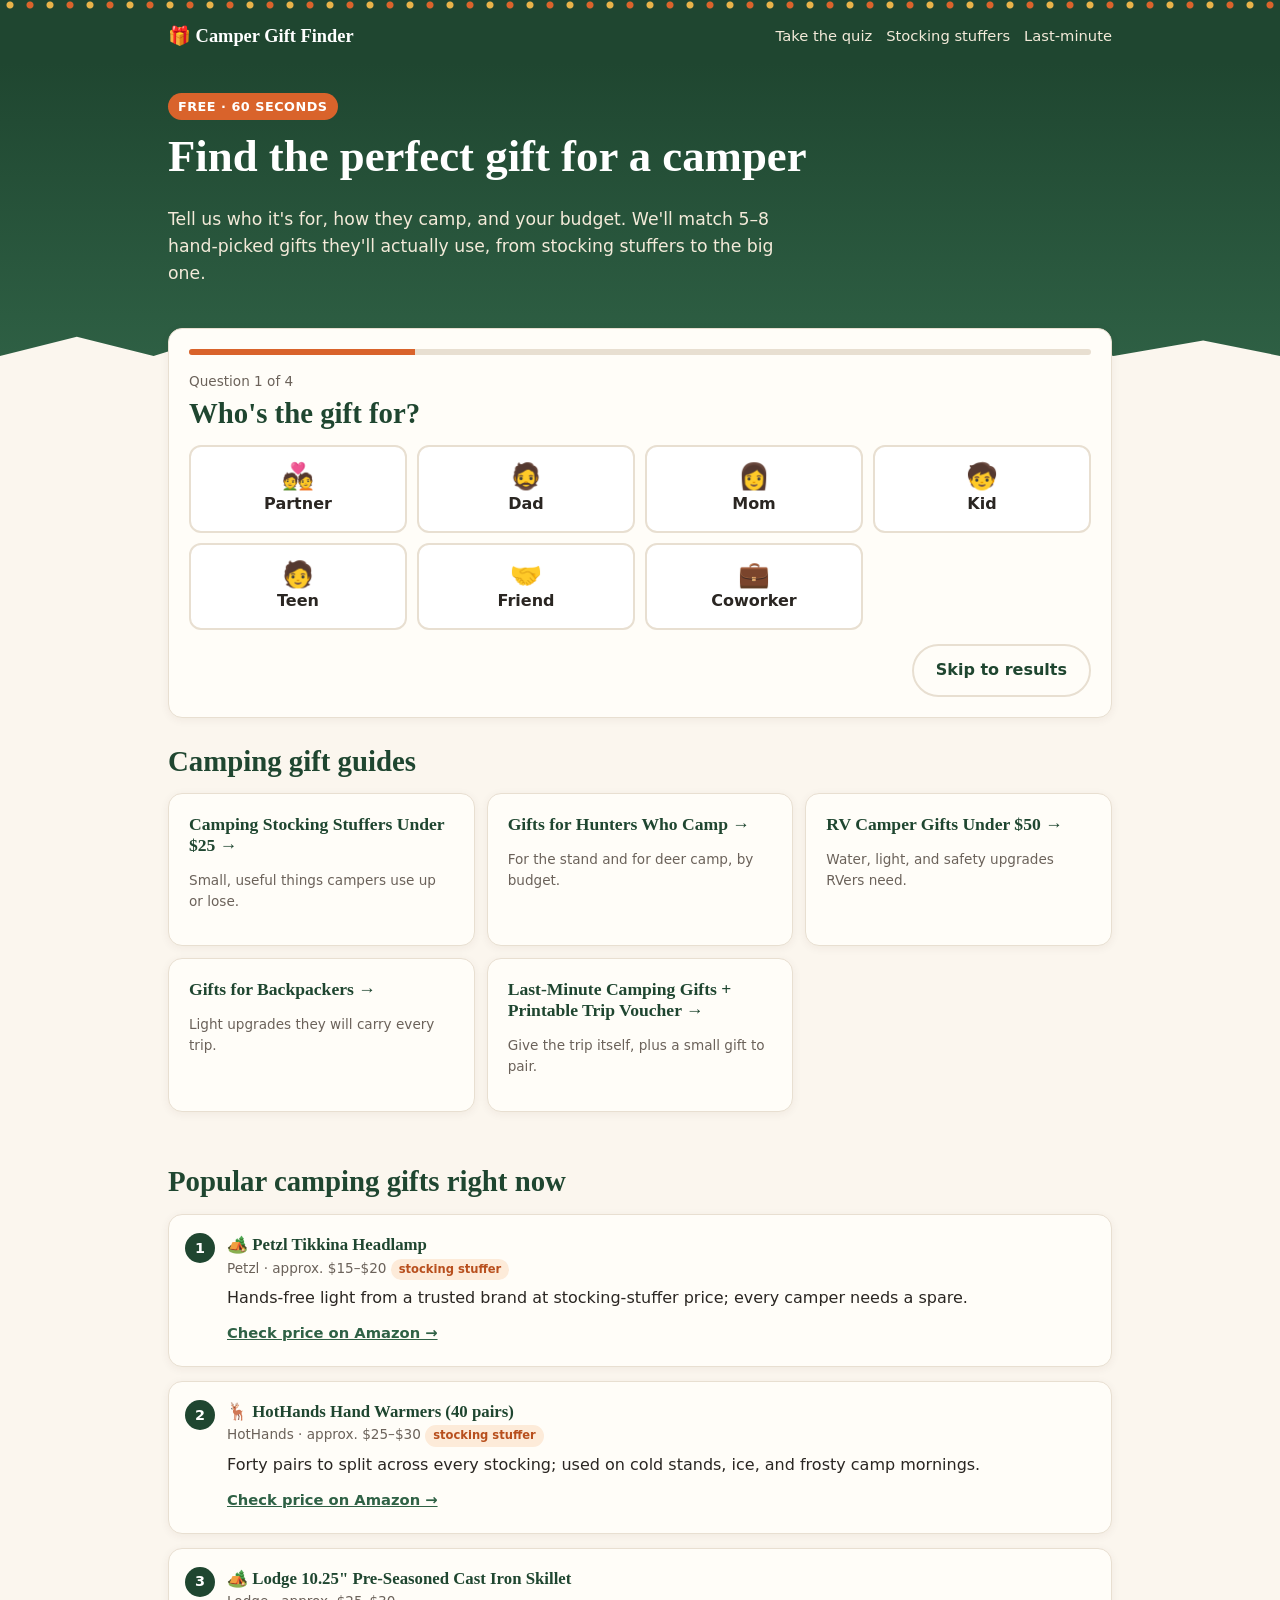
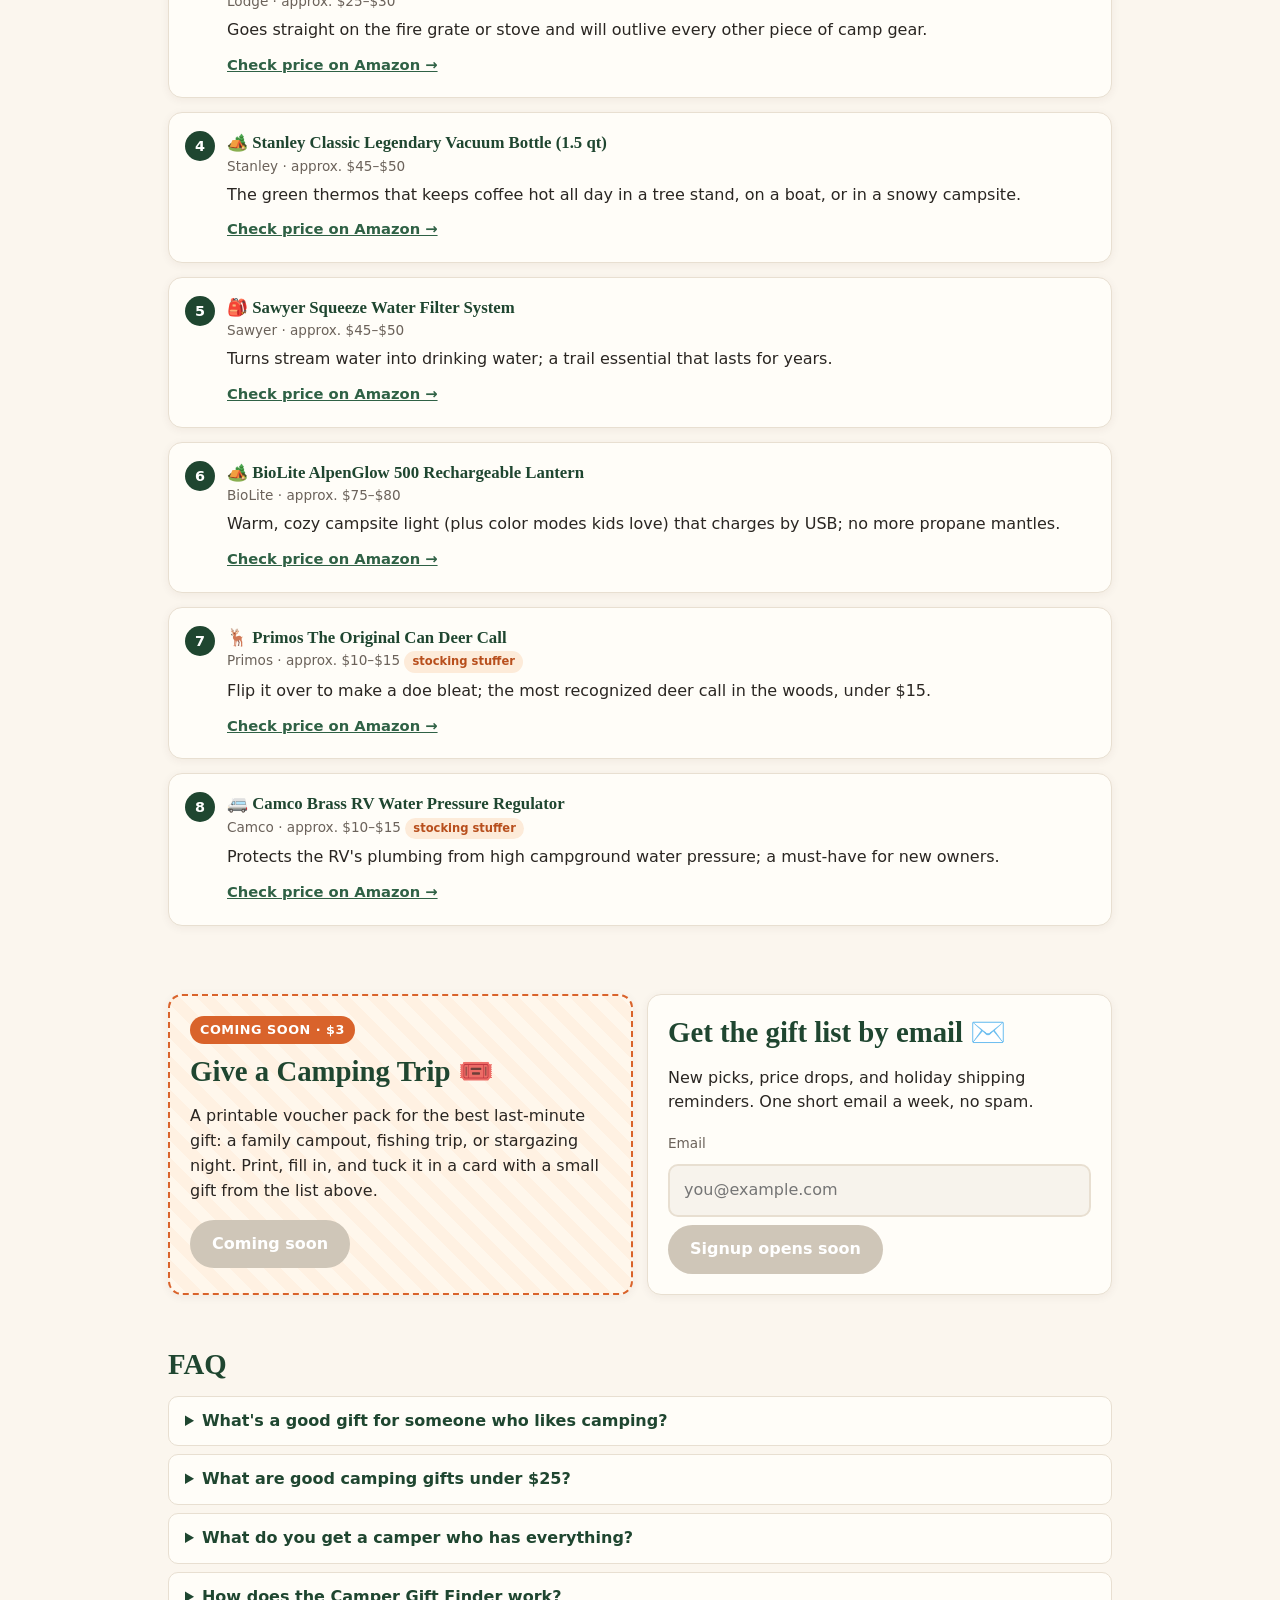
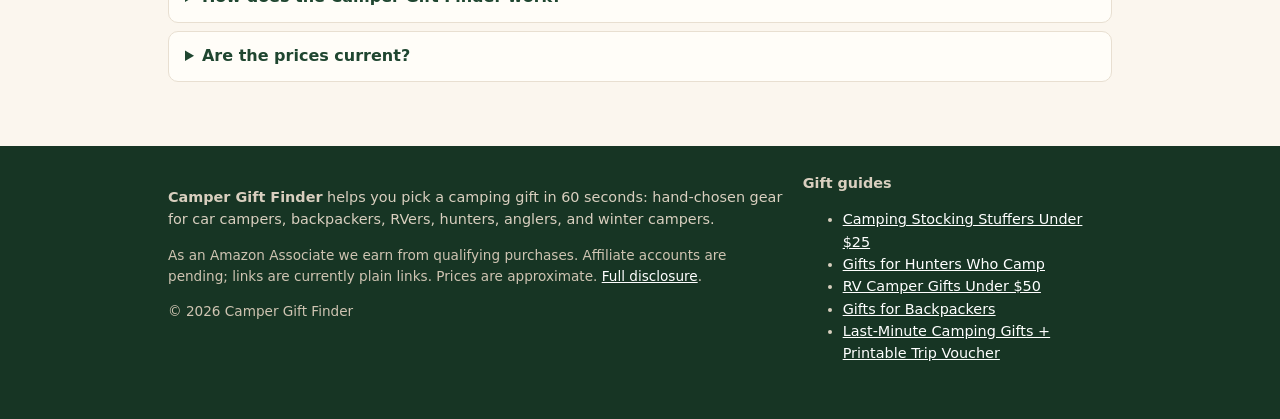
==== index.html @ 28d91a38 "Camper Gift Finder v1 Co-authored-by: timfielder <timfielder@users.noreply.github.com>" ====
<!doctype html>
<html lang="en"><head>
<meta charset="utf-8"><meta name="viewport" content="width=device-width,initial-scale=1">
<title>Camper Gift Finder: 60-Second Camping Gift Quiz (2026)</title>
<meta name="description" content="Find the right gift for a camper in 60 seconds. Pick who it&#x27;s for, how they camp (car, backpacking, RV, hunting, fishing, winter), and your budget, and get 5–8 hand-picked ideas.">
<link rel="canonical" href="https://timfielder.github.io/camper-gift-finder/">
<meta property="og:type" content="website"><meta property="og:site_name" content="Camper Gift Finder">
<meta property="og:title" content="Camper Gift Finder: 60-Second Camping Gift Quiz (2026)"><meta property="og:description" content="Find the right gift for a camper in 60 seconds. Pick who it&#x27;s for, how they camp (car, backpacking, RV, hunting, fishing, winter), and your budget, and get 5–8 hand-picked ideas.">
<meta property="og:url" content="https://timfielder.github.io/camper-gift-finder/"><meta property="og:image" content="https://timfielder.github.io/camper-gift-finder/img/og-default.png">
<meta name="twitter:card" content="summary_large_image"><meta name="twitter:title" content="Camper Gift Finder: 60-Second Camping Gift Quiz (2026)"><meta name="twitter:description" content="Find the right gift for a camper in 60 seconds. Pick who it&#x27;s for, how they camp (car, backpacking, RV, hunting, fishing, winter), and your budget, and get 5–8 hand-picked ideas."><meta name="twitter:image" content="https://timfielder.github.io/camper-gift-finder/img/og-default.png">
<meta name="theme-color" content="#1f4630">
<link rel="icon" href="data:image/svg+xml,%3Csvg xmlns='http://www.w3.org/2000/svg' viewBox='0 0 100 100'%3E%3Ctext y='.9em' font-size='90'%3E%F0%9F%8E%81%3C/text%3E%3C/svg%3E">
<link rel="stylesheet" href="./css/style.css">
<script type="application/ld+json">{"@context": "https://schema.org", "@type": "WebApplication", "name": "Camper Gift Finder", "url": "https://timfielder.github.io/camper-gift-finder/", "applicationCategory": "LifestyleApplication", "operatingSystem": "Any", "offers": {"@type": "Offer", "price": "0", "priceCurrency": "USD"}, "description": "A free 60-second quiz that recommends camping gifts by recipient, camping style, and budget."}</script>
<script type="application/ld+json">{"@context": "https://schema.org", "@type": "ItemList", "name": "Popular camping gifts", "url": "https://timfielder.github.io/camper-gift-finder/", "numberOfItems": 8, "itemListElement": [{"@type": "ListItem", "position": 1, "item": {"@type": "Product", "name": "Petzl Tikkina Headlamp", "brand": {"@type": "Brand", "name": "Petzl"}, "description": "Hands-free light from a trusted brand at stocking-stuffer price; every camper needs a spare.", "url": "https://www.amazon.com/dp/B0FD64NN69"}}, {"@type": "ListItem", "position": 2, "item": {"@type": "Product", "name": "HotHands Hand Warmers (40 pairs)", "brand": {"@type": "Brand", "name": "HotHands"}, "description": "Forty pairs to split across every stocking; used on cold stands, ice, and frosty camp mornings.", "url": "https://www.amazon.com/dp/B0007ZF4OA"}}, {"@type": "ListItem", "position": 3, "item": {"@type": "Product", "name": "Lodge 10.25\" Pre-Seasoned Cast Iron Skillet", "brand": {"@type": "Brand", "name": "Lodge"}, "description": "Goes straight on the fire grate or stove and will outlive every other piece of camp gear.", "url": "https://www.amazon.com/dp/B00WTSCXIS"}}, {"@type": "ListItem", "position": 4, "item": {"@type": "Product", "name": "Stanley Classic Legendary Vacuum Bottle (1.5 qt)", "brand": {"@type": "Brand", "name": "Stanley"}, "description": "The green thermos that keeps coffee hot all day in a tree stand, on a boat, or in a snowy campsite.", "url": "https://www.amazon.com/dp/B0CLZ1KY7Y"}}, {"@type": "ListItem", "position": 5, "item": {"@type": "Product", "name": "Sawyer Squeeze Water Filter System", "brand": {"@type": "Brand", "name": "Sawyer"}, "description": "Turns stream water into drinking water; a trail essential that lasts for years.", "url": "https://www.amazon.com/dp/B00B1OSU4W"}}, {"@type": "ListItem", "position": 6, "item": {"@type": "Product", "name": "BioLite AlpenGlow 500 Rechargeable Lantern", "brand": {"@type": "Brand", "name": "BioLite"}, "description": "Warm, cozy campsite light (plus color modes kids love) that charges by USB; no more propane mantles.", "url": "https://www.amazon.com/dp/B08Z6294Y5"}}, {"@type": "ListItem", "position": 7, "item": {"@type": "Product", "name": "Primos The Original Can Deer Call", "brand": {"@type": "Brand", "name": "Primos"}, "description": "Flip it over to make a doe bleat; the most recognized deer call in the woods, under $15.", "url": "https://www.amazon.com/dp/B07C7HZ79N"}}, {"@type": "ListItem", "position": 8, "item": {"@type": "Product", "name": "Camco Brass RV Water Pressure Regulator", "brand": {"@type": "Brand", "name": "Camco"}, "description": "Protects the RV's plumbing from high campground water pressure; a must-have for new owners.", "url": "https://www.amazon.com/dp/B003BZD08U"}}]}</script>
<script type="application/ld+json">{"@context": "https://schema.org", "@type": "FAQPage", "mainEntity": [{"@type": "Question", "name": "What's a good gift for someone who likes camping?", "acceptedAnswer": {"@type": "Answer", "text": "It depends on how they camp. Car campers love cast iron, lanterns, and a good camp chair; backpackers want light upgrades like a water filter or inflatable pillow; hunters and anglers appreciate hand warmers, game bags, or fishing pliers. Take the 60-second quiz for matched picks."}}, {"@type": "Question", "name": "What are good camping gifts under $25?", "acceptedAnswer": {"@type": "Answer", "text": "Headlamps (Petzl Tikkina), HotHands warmers, UCO stormproof matches, a LifeStraw filter straw, a Lodge 6.5-inch skillet, merino beanies, and a Night Sky star finder."}}, {"@type": "Question", "name": "What do you get a camper who has everything?", "acceptedAnswer": {"@type": "Answer", "text": "Consumables and upgrades: hand warmers, fuel-free fire starters, better socks, a camp cookbook, or an experience like a printable camping trip voucher."}}, {"@type": "Question", "name": "How does the Camper Gift Finder work?", "acceptedAnswer": {"@type": "Answer", "text": "You answer who the gift is for, how they camp, your budget, and (optionally) whether they're a beginner or seasoned. It returns 5–8 hand-picked gifts from a list of 80 checked products, each with a one-line reason."}}, {"@type": "Question", "name": "Are the prices current?", "acceptedAnswer": {"@type": "Answer", "text": "Prices are approximate (checked Nov 2, 2026) and change often. Always check the current price on the store page."}}]}</script>
</head><body>
<div class="lights" aria-hidden="true"></div>
<header class="site"><div class="wrap"><a class="brand" href="./">🎁 Camper Gift Finder</a>
<nav class="top" aria-label="Main"><a href="./#quiz">Take the quiz</a><a class="hide-sm" href="./gifts/stocking-stuffers-for-campers/">Stocking stuffers</a><a class="hide-sm" href="./gifts/last-minute-camping-gifts/">Last-minute</a></nav></div></header>
<div class="hero"><div class="wrap"><span class="kicker">Free · 60 seconds</span><h1>Find the perfect gift for a camper</h1><p>Tell us who it's for, how they camp, and your budget. We'll match 5–8 hand-picked gifts they'll actually use, from stocking stuffers to the big one.</p></div></div>
<main class="wrap">
<div id="quiz" class="card quiz" aria-live="polite">
<div class="progress" aria-hidden="true"><i></i></div>
<div class="step" data-step="who"><div class="qcount">Question 1 of 4</div><h2>Who's the gift for?</h2><div class="opts"><button type="button" class="opt" data-k="who" data-v="partner" aria-pressed="false"><span class="e" aria-hidden="true">💑</span>Partner</button><button type="button" class="opt" data-k="who" data-v="dad" aria-pressed="false"><span class="e" aria-hidden="true">🧔</span>Dad</button><button type="button" class="opt" data-k="who" data-v="mom" aria-pressed="false"><span class="e" aria-hidden="true">👩</span>Mom</button><button type="button" class="opt" data-k="who" data-v="kid" aria-pressed="false"><span class="e" aria-hidden="true">🧒</span>Kid</button><button type="button" class="opt" data-k="who" data-v="teen" aria-pressed="false"><span class="e" aria-hidden="true">🧑</span>Teen</button><button type="button" class="opt" data-k="who" data-v="friend" aria-pressed="false"><span class="e" aria-hidden="true">🤝</span>Friend</button><button type="button" class="opt" data-k="who" data-v="coworker" aria-pressed="false"><span class="e" aria-hidden="true">💼</span>Coworker</button></div></div>
<div class="step" data-step="style"><div class="qcount">Question 2 of 4</div><h2>How do they camp?</h2><div class="opts"><button type="button" class="opt" data-k="style" data-v="car" aria-pressed="false"><span class="e" aria-hidden="true">🏕️</span>Car & family</button><button type="button" class="opt" data-k="style" data-v="backpacking" aria-pressed="false"><span class="e" aria-hidden="true">🎒</span>Backpacking</button><button type="button" class="opt" data-k="style" data-v="rv" aria-pressed="false"><span class="e" aria-hidden="true">🚐</span>RV</button><button type="button" class="opt" data-k="style" data-v="hunting" aria-pressed="false"><span class="e" aria-hidden="true">🦌</span>Hunting</button><button type="button" class="opt" data-k="style" data-v="fishing" aria-pressed="false"><span class="e" aria-hidden="true">🎣</span>Fishing</button><button type="button" class="opt" data-k="style" data-v="winter" aria-pressed="false"><span class="e" aria-hidden="true">❄️</span>Winter</button></div></div>
<div class="step" data-step="budget"><div class="qcount">Question 3 of 4</div><h2>What's your budget?</h2><div class="opts"><button type="button" class="opt" data-k="budget" data-v="u25" aria-pressed="false"><span class="e" aria-hidden="true">🧦</span>Under $25</button><button type="button" class="opt" data-k="budget" data-v="25-50" aria-pressed="false"><span class="e" aria-hidden="true">🎁</span>$25–50</button><button type="button" class="opt" data-k="budget" data-v="50-100" aria-pressed="false"><span class="e" aria-hidden="true">🎄</span>$50–100</button><button type="button" class="opt" data-k="budget" data-v="100+" aria-pressed="false"><span class="e" aria-hidden="true">⭐</span>$100+</button></div></div>
<div class="step" data-step="level"><div class="qcount">Question 4 of 4 (optional)</div><h2>Beginner or seasoned camper?</h2><div class="opts"><button type="button" class="opt" data-k="level" data-v="beginner" aria-pressed="false"><span class="e" aria-hidden="true">🌱</span>Beginner</button><button type="button" class="opt" data-k="level" data-v="seasoned" aria-pressed="false"><span class="e" aria-hidden="true">🔥</span>Seasoned</button><button type="button" class="opt" data-k="level" data-v="any" aria-pressed="false"><span class="e" aria-hidden="true">🤷</span>Not sure</button></div></div>
<div class="row"><button type="button" id="qback" class="btn ghost hidden">← Back</button><button type="button" id="qskip" class="btn ghost" style="margin-left:auto">Skip to results</button></div>
</div>
<div id="results" class="results hidden" tabindex="-1"><h2 id="rtitle">Your picks</h2><p id="rcount" class="small"></p><p class="disclosure"><strong>Affiliate disclosure:</strong> Camper Gift Finder may earn a commission when you buy through links on this site, at no extra cost to you. As an Amazon Associate we earn from qualifying purchases. (Our affiliate accounts are pending, so links are currently plain links.) Picks are chosen by hand, and prices are approximate and change often.</p>
<div id="picks" class="picks"></div>
<div class="card" style="margin-top:14px"><div class="row"><div style="flex:1;min-width:220px"><label class="share" for="shareurl">Share these picks (send it to whoever else is shopping):</label><input id="shareurl" readonly style="width:100%;padding:10px;border:1px solid var(--line);border-radius:8px;margin-top:6px"></div><button type="button" id="copy" class="btn">Copy link</button><button type="button" id="restart" class="btn ghost">Start over</button></div></div>
</div>
<section><h2>Camping gift guides</h2><div class="guides"><a class="card" href="./gifts/stocking-stuffers-for-campers/"><h3>Camping Stocking Stuffers Under $25 →</h3><p class="small">Small, useful things campers use up or lose.</p></a><a class="card" href="./gifts/gifts-for-hunters-who-camp/"><h3>Gifts for Hunters Who Camp →</h3><p class="small">For the stand and for deer camp, by budget.</p></a><a class="card" href="./gifts/rv-camper-gifts-under-50/"><h3>RV Camper Gifts Under $50 →</h3><p class="small">Water, light, and safety upgrades RVers need.</p></a><a class="card" href="./gifts/gifts-for-backpackers/"><h3>Gifts for Backpackers →</h3><p class="small">Light upgrades they will carry every trip.</p></a><a class="card" href="./gifts/last-minute-camping-gifts/"><h3>Last-Minute Camping Gifts + Printable Trip Voucher →</h3><p class="small">Give the trip itself, plus a small gift to pair.</p></a></div></section>
<section><h2>Popular camping gifts right now</h2><ol class="list"><li><article class="card pick"><div><h3>🏕️ Petzl Tikkina Headlamp</h3><div class="meta">Petzl · approx. $15–$20 <span class="tag s">stocking stuffer</span></div><p>Hands-free light from a trusted brand at stocking-stuffer price; every camper needs a spare.</p><a class="buy" href="https://www.amazon.com/dp/B0FD64NN69" target="_blank" rel="sponsored nofollow noopener">Check price on Amazon →</a></div></article></li><li><article class="card pick"><div><h3>🦌 HotHands Hand Warmers (40 pairs)</h3><div class="meta">HotHands · approx. $25–$30 <span class="tag s">stocking stuffer</span></div><p>Forty pairs to split across every stocking; used on cold stands, ice, and frosty camp mornings.</p><a class="buy" href="https://www.amazon.com/dp/B0007ZF4OA" target="_blank" rel="sponsored nofollow noopener">Check price on Amazon →</a></div></article></li><li><article class="card pick"><div><h3>🏕️ Lodge 10.25&quot; Pre-Seasoned Cast Iron Skillet</h3><div class="meta">Lodge · approx. $25–$30</div><p>Goes straight on the fire grate or stove and will outlive every other piece of camp gear.</p><a class="buy" href="https://www.amazon.com/dp/B00WTSCXIS" target="_blank" rel="sponsored nofollow noopener">Check price on Amazon →</a></div></article></li><li><article class="card pick"><div><h3>🏕️ Stanley Classic Legendary Vacuum Bottle (1.5 qt)</h3><div class="meta">Stanley · approx. $45–$50</div><p>The green thermos that keeps coffee hot all day in a tree stand, on a boat, or in a snowy campsite.</p><a class="buy" href="https://www.amazon.com/dp/B0CLZ1KY7Y" target="_blank" rel="sponsored nofollow noopener">Check price on Amazon →</a></div></article></li><li><article class="card pick"><div><h3>🎒 Sawyer Squeeze Water Filter System</h3><div class="meta">Sawyer · approx. $45–$50</div><p>Turns stream water into drinking water; a trail essential that lasts for years.</p><a class="buy" href="https://www.amazon.com/dp/B00B1OSU4W" target="_blank" rel="sponsored nofollow noopener">Check price on Amazon →</a></div></article></li><li><article class="card pick"><div><h3>🏕️ BioLite AlpenGlow 500 Rechargeable Lantern</h3><div class="meta">BioLite · approx. $75–$80</div><p>Warm, cozy campsite light (plus color modes kids love) that charges by USB; no more propane mantles.</p><a class="buy" href="https://www.amazon.com/dp/B08Z6294Y5" target="_blank" rel="sponsored nofollow noopener">Check price on Amazon →</a></div></article></li><li><article class="card pick"><div><h3>🦌 Primos The Original Can Deer Call</h3><div class="meta">Primos · approx. $10–$15 <span class="tag s">stocking stuffer</span></div><p>Flip it over to make a doe bleat; the most recognized deer call in the woods, under $15.</p><a class="buy" href="https://www.amazon.com/dp/B07C7HZ79N" target="_blank" rel="sponsored nofollow noopener">Check price on Amazon →</a></div></article></li><li><article class="card pick"><div><h3>🚐 Camco Brass RV Water Pressure Regulator</h3><div class="meta">Camco · approx. $10–$15 <span class="tag s">stocking stuffer</span></div><p>Protects the RV&#x27;s plumbing from high campground water pressure; a must-have for new owners.</p><a class="buy" href="https://www.amazon.com/dp/B003BZD08U" target="_blank" rel="sponsored nofollow noopener">Check price on Amazon →</a></div></article></li></ol></section><section><div class="promo">
<div class="card voucher"><span class="kicker">Coming soon · $3</span><h2>Give a Camping Trip 🎟️</h2><p>A printable voucher pack for the best last-minute gift: a family campout, fishing trip, or stargazing night. Print, fill in, and tuck it in a card with a small gift from the list above.</p><button class="btn soon" disabled aria-disabled="true">Coming soon</button></div>
<div class="card signup"><h2>Get the gift list by email ✉️</h2><p>New picks, price drops, and holiday shipping reminders. One short email a week, no spam.</p>
<form onsubmit="return false" aria-label="Email signup (coming soon)"><label class="small" for="em">Email</label><input id="em" type="email" placeholder="you@example.com" disabled><button class="btn soon" disabled aria-disabled="true">Signup opens soon</button></form></div>
</div></section><section class="faq"><h2>FAQ</h2><details><summary>What&#x27;s a good gift for someone who likes camping?</summary><p>It depends on how they camp. Car campers love cast iron, lanterns, and a good camp chair; backpackers want light upgrades like a water filter or inflatable pillow; hunters and anglers appreciate hand warmers, game bags, or fishing pliers. Take the 60-second quiz for matched picks.</p></details><details><summary>What are good camping gifts under $25?</summary><p>Headlamps (Petzl Tikkina), HotHands warmers, UCO stormproof matches, a LifeStraw filter straw, a Lodge 6.5-inch skillet, merino beanies, and a Night Sky star finder.</p></details><details><summary>What do you get a camper who has everything?</summary><p>Consumables and upgrades: hand warmers, fuel-free fire starters, better socks, a camp cookbook, or an experience like a printable camping trip voucher.</p></details><details><summary>How does the Camper Gift Finder work?</summary><p>You answer who the gift is for, how they camp, your budget, and (optionally) whether they&#x27;re a beginner or seasoned. It returns 5–8 hand-picked gifts from a list of 80 checked products, each with a one-line reason.</p></details><details><summary>Are the prices current?</summary><p>Prices are approximate (checked Nov 2, 2026) and change often. Always check the current price on the store page.</p></details></section></main><script src="./js/products.js"></script><script src="./js/app.js"></script><footer class="site"><div class="wrap"><div class="cols"><div>
<p><strong>Camper Gift Finder</strong> helps you pick a camping gift in 60 seconds: hand-chosen gear for car campers, backpackers, RVers, hunters, anglers, and winter campers.</p>
<p class="small" style="color:#cfc4b2">As an Amazon Associate we earn from qualifying purchases. Affiliate accounts are pending; links are currently plain links. Prices are approximate. <a href="./disclosure/">Full disclosure</a>.</p>
<p class="small" style="color:#cfc4b2">© 2026 Camper Gift Finder</p></div>
<div><strong>Gift guides</strong><ul><li><a href="./gifts/stocking-stuffers-for-campers/">Camping Stocking Stuffers Under $25</a></li><li><a href="./gifts/gifts-for-hunters-who-camp/">Gifts for Hunters Who Camp</a></li><li><a href="./gifts/rv-camper-gifts-under-50/">RV Camper Gifts Under $50</a></li><li><a href="./gifts/gifts-for-backpackers/">Gifts for Backpackers</a></li><li><a href="./gifts/last-minute-camping-gifts/">Last-Minute Camping Gifts + Printable Trip Voucher</a></li></ul></div></div></div></footer>
</body></html>
---- css/style.css ----
:root{--cream:#fbf6ee;--paper:#fffdf8;--pine:#1f4630;--pine2:#2f6145;--ember:#d9632b;--ember2:#b84f1d;--berry:#a23b3b;--gold:#e8b44a;--ink:#2a2622;--muted:#6b625a;--line:#e8dfd1;--r:14px}
*{box-sizing:border-box}html{-webkit-text-size-adjust:100%}
body{margin:0;background:var(--cream);color:var(--ink);font:16px/1.55 system-ui,-apple-system,"Segoe UI",Roboto,Helvetica,Arial,sans-serif}
h1,h2,h3{font-family:Georgia,"Times New Roman",serif;line-height:1.2;color:var(--pine);margin:0 0 .5em}
h1{font-size:clamp(1.8rem,6vw,2.8rem)}h2{font-size:clamp(1.35rem,4.5vw,1.8rem)}h3{font-size:1.1rem}
a{color:var(--pine2)}a:hover{color:var(--ember2)}
.wrap{max-width:980px;margin:0 auto;padding:0 18px}
.lights{height:10px;background:radial-gradient(circle at 10px 5px,#e8b44a 3px,transparent 4px) 0 0/40px 10px,radial-gradient(circle at 30px 5px,#d9632b 3px,transparent 4px) 0 0/40px 10px,var(--pine)}
header.site{background:var(--pine);color:#fff}
header.site .wrap{display:flex;align-items:center;justify-content:space-between;gap:12px;padding-top:12px;padding-bottom:12px}
.brand{color:#fff;text-decoration:none;font-family:Georgia,serif;font-weight:700;font-size:1.15rem;display:flex;align-items:center;gap:8px}
.brand:hover{color:var(--gold)}
nav.top a{color:#f3ead9;text-decoration:none;font-size:.92rem;margin-left:14px}nav.top a:hover{color:var(--gold)}
@media(max-width:640px){nav.top .hide-sm{display:none}}
.hero{background:linear-gradient(180deg,var(--pine) 0,var(--pine2) 100%);color:#fff;padding:30px 0 70px;position:relative;overflow:hidden}
.hero h1{color:#fff}.hero p{color:#f3ead9;max-width:620px;font-size:1.08rem}
.hero:after{content:"";position:absolute;left:0;right:0;bottom:-1px;height:48px;background:var(--cream);clip-path:polygon(0 100%,0 60%,6% 20%,12% 60%,18% 10%,25% 60%,32% 25%,40% 65%,48% 15%,56% 60%,63% 30%,71% 65%,79% 12%,87% 60%,94% 28%,100% 60%,100% 100%)}
.kicker{display:inline-block;background:var(--ember);color:#fff;font-weight:700;font-size:.8rem;letter-spacing:.04em;text-transform:uppercase;padding:4px 10px;border-radius:99px;margin-bottom:10px}
.card{background:var(--paper);border:1px solid var(--line);border-radius:var(--r);box-shadow:0 2px 10px rgba(60,40,20,.06);padding:20px}
.quiz{margin-top:-46px;position:relative;z-index:2}
.step{display:none}.step.on{display:block;animation:fade .25s ease}
@keyframes fade{from{opacity:0;transform:translateY(6px)}to{opacity:1}}
.progress{height:6px;background:var(--line);border-radius:99px;margin-bottom:16px;overflow:hidden}.progress i{display:block;height:100%;background:var(--ember);width:25%;transition:width .3s}
.qcount{font-size:.85rem;color:var(--muted);margin-bottom:4px}
.opts{display:grid;grid-template-columns:repeat(2,1fr);gap:10px;margin:14px 0}
@media(min-width:700px){.opts{grid-template-columns:repeat(4,1fr)}}
.opt{appearance:none;border:2px solid var(--line);background:#fff;border-radius:12px;padding:14px 10px;font:inherit;font-weight:600;color:var(--ink);cursor:pointer;text-align:center;min-height:76px;transition:.15s}
.opt .e{display:block;font-size:1.6rem;line-height:1.2}
.opt:hover{border-color:var(--ember)}.opt[aria-pressed=true]{border-color:var(--ember);background:#fff3ea;box-shadow:0 0 0 3px rgba(217,99,43,.15)}
.opt:focus-visible,.btn:focus-visible{outline:3px solid var(--gold);outline-offset:2px}
.row{display:flex;gap:10px;flex-wrap:wrap;align-items:center;justify-content:space-between}
.btn{appearance:none;border:0;border-radius:99px;background:var(--ember);color:#fff;font:inherit;font-weight:700;padding:12px 22px;cursor:pointer;text-decoration:none;display:inline-block}
.btn:hover{background:var(--ember2);color:#fff}.btn.ghost{background:transparent;color:var(--pine);border:2px solid var(--line)}.btn.ghost:hover{border-color:var(--pine);color:var(--pine)}
.btn[disabled],.btn.soon{background:#cfc6b8;color:#fff;cursor:not-allowed}
.results{margin-top:22px}
.picks{display:grid;gap:14px;grid-template-columns:1fr}
@media(min-width:700px){.picks{grid-template-columns:1fr 1fr}}
.pick{display:flex;gap:14px;align-items:flex-start}
.pick .ic{flex:0 0 52px;height:52px;border-radius:12px;background:#f3ead9;display:flex;align-items:center;justify-content:center;font-size:1.6rem}
.pick h3{margin:0 0 2px;font-size:1.05rem}
.pick .meta{font-size:.85rem;color:var(--muted);margin-bottom:6px}
.pick p{margin:0 0 10px}
.pick .buy{font-weight:700;font-size:.92rem}
.tag{display:inline-block;font-size:.72rem;font-weight:700;background:#e6efe8;color:var(--pine);border-radius:99px;padding:2px 8px;margin-right:4px}
.tag.s{background:#fdebd9;color:var(--ember2)}
.share{font-size:.9rem;color:var(--muted)}
section{padding:26px 0}
.promo{display:grid;gap:14px;grid-template-columns:1fr}
@media(min-width:760px){.promo{grid-template-columns:1fr 1fr}}
.voucher{background:repeating-linear-gradient(45deg,#fff7ec,#fff7ec 12px,#fff1e2 12px,#fff1e2 24px);border:2px dashed var(--ember)}
.signup input{width:100%;padding:12px 14px;border:2px solid var(--line);border-radius:10px;font:inherit;margin:8px 0;background:#f7f3ec}
.small{font-size:.85rem;color:var(--muted)}
.disclosure{background:#fff3d6;border:1px solid #f0d58e;border-radius:10px;padding:10px 14px;font-size:.88rem;color:#5b4a1e}
.guides{display:grid;gap:12px;grid-template-columns:1fr}
@media(min-width:700px){.guides{grid-template-columns:repeat(3,1fr)}}
.guides a{display:block;text-decoration:none;color:var(--ink)}.guides a:hover h3{color:var(--ember2)}
.faq details{background:var(--paper);border:1px solid var(--line);border-radius:10px;padding:12px 16px;margin-bottom:8px}
.faq summary{font-weight:700;cursor:pointer;color:var(--pine)}
.quick{border-left:5px solid var(--ember);background:var(--paper);padding:14px 18px;border-radius:0 10px 10px 0}
ol.list{padding-left:0;list-style:none;counter-reset:n}ol.list>li{counter-increment:n;margin-bottom:14px}
ol.list>li .card{position:relative;padding-left:58px}
ol.list>li .card:before{content:counter(n);position:absolute;left:16px;top:18px;width:30px;height:30px;border-radius:50%;background:var(--pine);color:#fff;font-weight:700;display:flex;align-items:center;justify-content:center;font-size:.9rem}
.crumbs{font-size:.85rem;color:#e6dccb}.crumbs a{color:#fff}
footer.site{background:#173524;color:#d9cfbf;padding:26px 0 40px;margin-top:30px;font-size:.9rem}footer.site a{color:#fff}
footer.site .cols{display:grid;gap:16px;grid-template-columns:1fr}@media(min-width:700px){footer.site .cols{grid-template-columns:2fr 1fr}}
.hidden{display:none!important}
#results:focus{outline:none}#results{scroll-margin-top:12px}
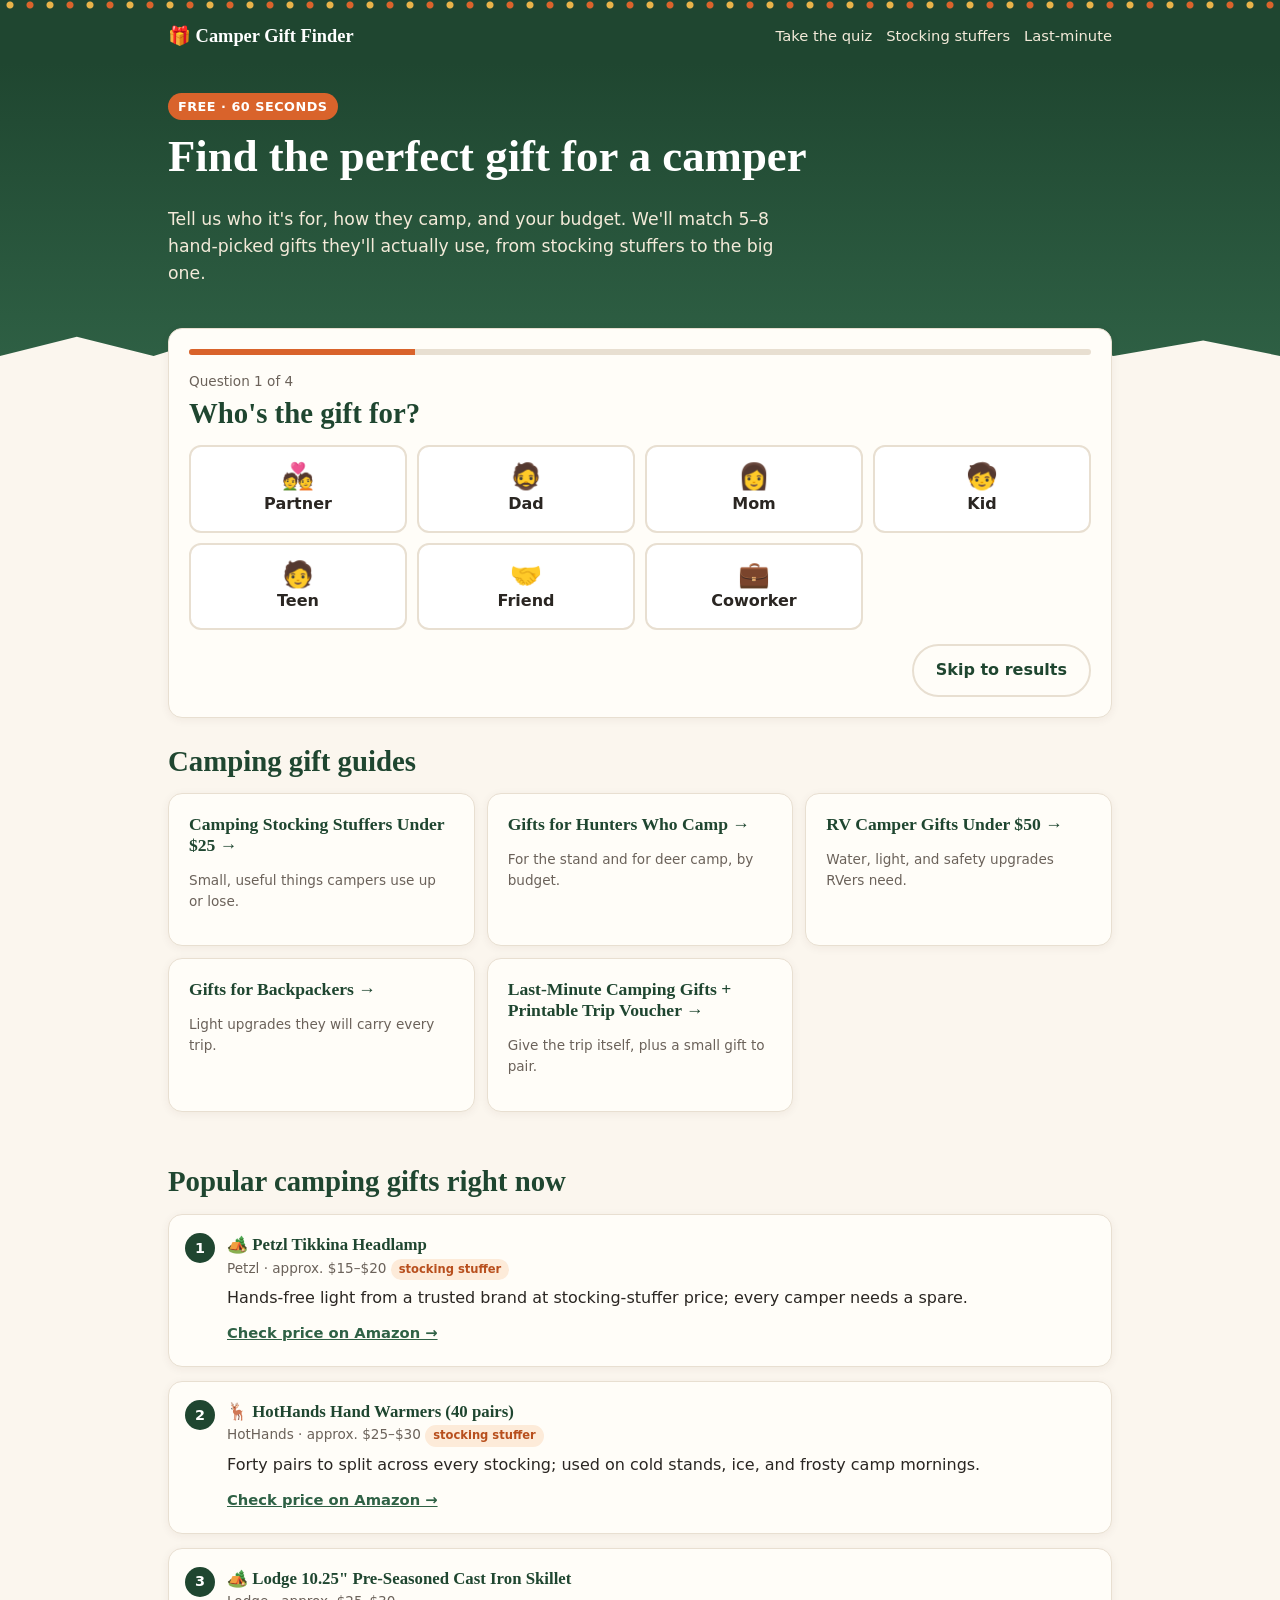
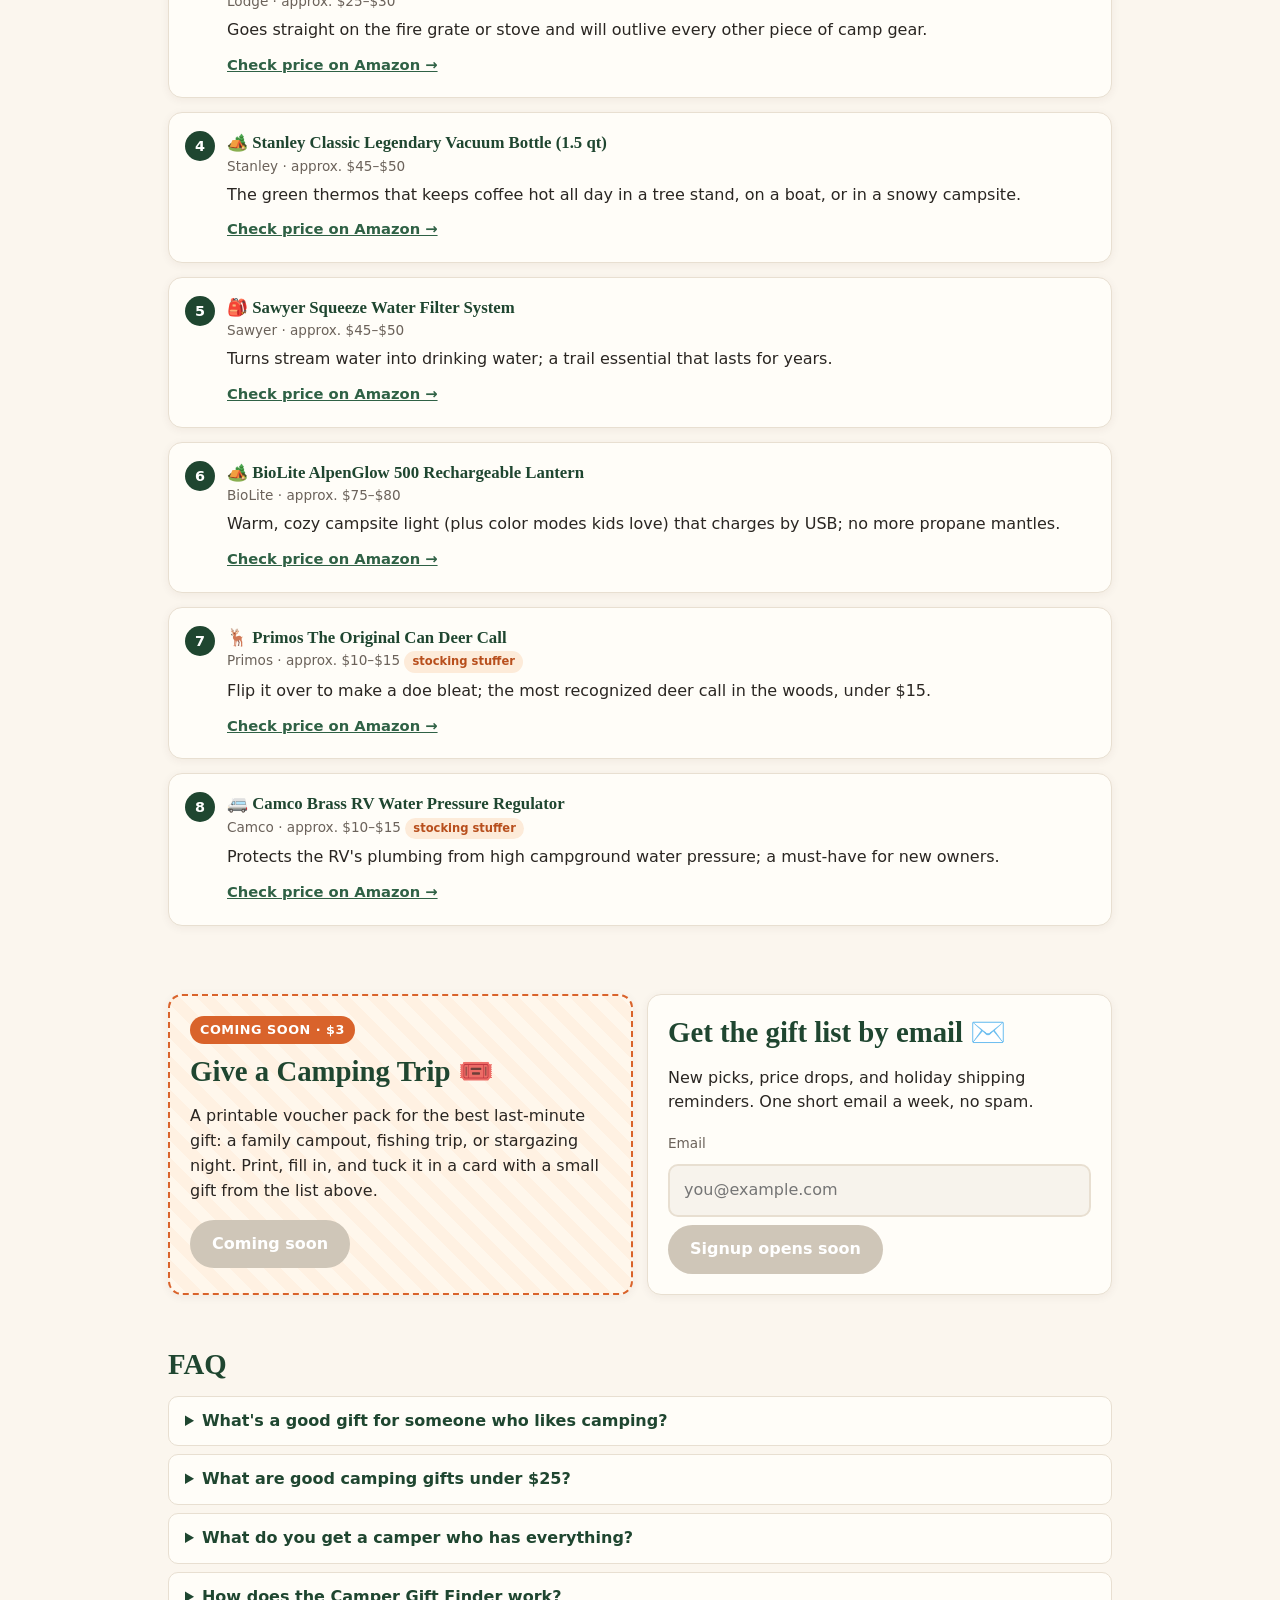
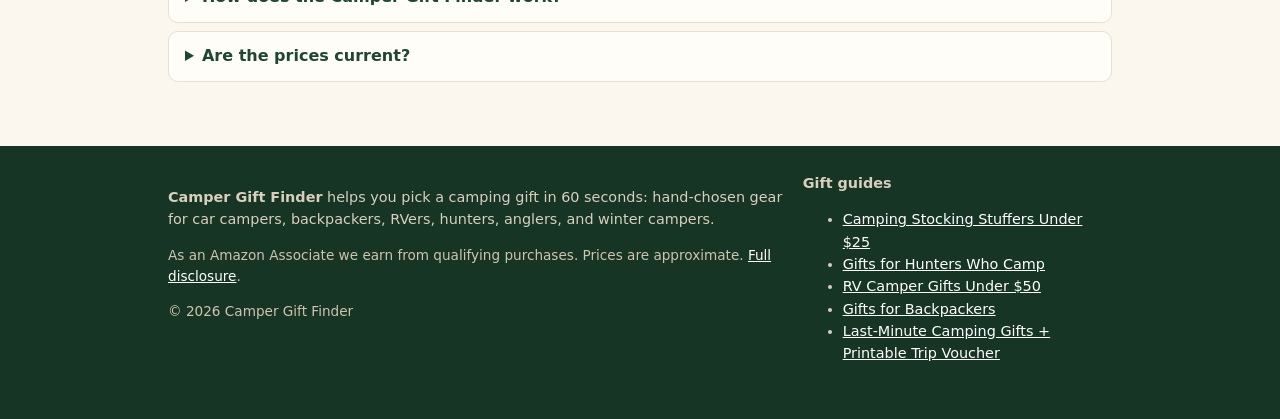
==== commit 9c9e0bf9: "Add Amazon affiliate tag Co-authored-by: timfielder <timfielder@users.noreply.github.com>" ====
--- a/index.html
+++ b/index.html
@@ -12,7 +12,7 @@
 <link rel="icon" href="data:image/svg+xml,%3Csvg xmlns='http://www.w3.org/2000/svg' viewBox='0 0 100 100'%3E%3Ctext y='.9em' font-size='90'%3E%F0%9F%8E%81%3C/text%3E%3C/svg%3E">
 <link rel="stylesheet" href="./css/style.css">
 <script type="application/ld+json">{"@context": "https://schema.org", "@type": "WebApplication", "name": "Camper Gift Finder", "url": "https://timfielder.github.io/camper-gift-finder/", "applicationCategory": "LifestyleApplication", "operatingSystem": "Any", "offers": {"@type": "Offer", "price": "0", "priceCurrency": "USD"}, "description": "A free 60-second quiz that recommends camping gifts by recipient, camping style, and budget."}</script>
-<script type="application/ld+json">{"@context": "https://schema.org", "@type": "ItemList", "name": "Popular camping gifts", "url": "https://timfielder.github.io/camper-gift-finder/", "numberOfItems": 8, "itemListElement": [{"@type": "ListItem", "position": 1, "item": {"@type": "Product", "name": "Petzl Tikkina Headlamp", "brand": {"@type": "Brand", "name": "Petzl"}, "description": "Hands-free light from a trusted brand at stocking-stuffer price; every camper needs a spare.", "url": "https://www.amazon.com/dp/B0FD64NN69"}}, {"@type": "ListItem", "position": 2, "item": {"@type": "Product", "name": "HotHands Hand Warmers (40 pairs)", "brand": {"@type": "Brand", "name": "HotHands"}, "description": "Forty pairs to split across every stocking; used on cold stands, ice, and frosty camp mornings.", "url": "https://www.amazon.com/dp/B0007ZF4OA"}}, {"@type": "ListItem", "position": 3, "item": {"@type": "Product", "name": "Lodge 10.25\" Pre-Seasoned Cast Iron Skillet", "brand": {"@type": "Brand", "name": "Lodge"}, "description": "Goes straight on the fire grate or stove and will outlive every other piece of camp gear.", "url": "https://www.amazon.com/dp/B00WTSCXIS"}}, {"@type": "ListItem", "position": 4, "item": {"@type": "Product", "name": "Stanley Classic Legendary Vacuum Bottle (1.5 qt)", "brand": {"@type": "Brand", "name": "Stanley"}, "description": "The green thermos that keeps coffee hot all day in a tree stand, on a boat, or in a snowy campsite.", "url": "https://www.amazon.com/dp/B0CLZ1KY7Y"}}, {"@type": "ListItem", "position": 5, "item": {"@type": "Product", "name": "Sawyer Squeeze Water Filter System", "brand": {"@type": "Brand", "name": "Sawyer"}, "description": "Turns stream water into drinking water; a trail essential that lasts for years.", "url": "https://www.amazon.com/dp/B00B1OSU4W"}}, {"@type": "ListItem", "position": 6, "item": {"@type": "Product", "name": "BioLite AlpenGlow 500 Rechargeable Lantern", "brand": {"@type": "Brand", "name": "BioLite"}, "description": "Warm, cozy campsite light (plus color modes kids love) that charges by USB; no more propane mantles.", "url": "https://www.amazon.com/dp/B08Z6294Y5"}}, {"@type": "ListItem", "position": 7, "item": {"@type": "Product", "name": "Primos The Original Can Deer Call", "brand": {"@type": "Brand", "name": "Primos"}, "description": "Flip it over to make a doe bleat; the most recognized deer call in the woods, under $15.", "url": "https://www.amazon.com/dp/B07C7HZ79N"}}, {"@type": "ListItem", "position": 8, "item": {"@type": "Product", "name": "Camco Brass RV Water Pressure Regulator", "brand": {"@type": "Brand", "name": "Camco"}, "description": "Protects the RV's plumbing from high campground water pressure; a must-have for new owners.", "url": "https://www.amazon.com/dp/B003BZD08U"}}]}</script>
+<script type="application/ld+json">{"@context": "https://schema.org", "@type": "ItemList", "name": "Popular camping gifts", "url": "https://timfielder.github.io/camper-gift-finder/", "numberOfItems": 8, "itemListElement": [{"@type": "ListItem", "position": 1, "item": {"@type": "Product", "name": "Petzl Tikkina Headlamp", "brand": {"@type": "Brand", "name": "Petzl"}, "description": "Hands-free light from a trusted brand at stocking-stuffer price; every camper needs a spare.", "url": "https://www.amazon.com/dp/B0FD64NN69?tag=campergiftfinder-20"}}, {"@type": "ListItem", "position": 2, "item": {"@type": "Product", "name": "HotHands Hand Warmers (40 pairs)", "brand": {"@type": "Brand", "name": "HotHands"}, "description": "Forty pairs to split across every stocking; used on cold stands, ice, and frosty camp mornings.", "url": "https://www.amazon.com/dp/B0007ZF4OA?tag=campergiftfinder-20"}}, {"@type": "ListItem", "position": 3, "item": {"@type": "Product", "name": "Lodge 10.25\" Pre-Seasoned Cast Iron Skillet", "brand": {"@type": "Brand", "name": "Lodge"}, "description": "Goes straight on the fire grate or stove and will outlive every other piece of camp gear.", "url": "https://www.amazon.com/dp/B00WTSCXIS?tag=campergiftfinder-20"}}, {"@type": "ListItem", "position": 4, "item": {"@type": "Product", "name": "Stanley Classic Legendary Vacuum Bottle (1.5 qt)", "brand": {"@type": "Brand", "name": "Stanley"}, "description": "The green thermos that keeps coffee hot all day in a tree stand, on a boat, or in a snowy campsite.", "url": "https://www.amazon.com/dp/B0CLZ1KY7Y?tag=campergiftfinder-20"}}, {"@type": "ListItem", "position": 5, "item": {"@type": "Product", "name": "Sawyer Squeeze Water Filter System", "brand": {"@type": "Brand", "name": "Sawyer"}, "description": "Turns stream water into drinking water; a trail essential that lasts for years.", "url": "https://www.amazon.com/dp/B00B1OSU4W?tag=campergiftfinder-20"}}, {"@type": "ListItem", "position": 6, "item": {"@type": "Product", "name": "BioLite AlpenGlow 500 Rechargeable Lantern", "brand": {"@type": "Brand", "name": "BioLite"}, "description": "Warm, cozy campsite light (plus color modes kids love) that charges by USB; no more propane mantles.", "url": "https://www.amazon.com/dp/B08Z6294Y5?tag=campergiftfinder-20"}}, {"@type": "ListItem", "position": 7, "item": {"@type": "Product", "name": "Primos The Original Can Deer Call", "brand": {"@type": "Brand", "name": "Primos"}, "description": "Flip it over to make a doe bleat; the most recognized deer call in the woods, under $15.", "url": "https://www.amazon.com/dp/B07C7HZ79N?tag=campergiftfinder-20"}}, {"@type": "ListItem", "position": 8, "item": {"@type": "Product", "name": "Camco Brass RV Water Pressure Regulator", "brand": {"@type": "Brand", "name": "Camco"}, "description": "Protects the RV's plumbing from high campground water pressure; a must-have for new owners.", "url": "https://www.amazon.com/dp/B003BZD08U?tag=campergiftfinder-20"}}]}</script>
 <script type="application/ld+json">{"@context": "https://schema.org", "@type": "FAQPage", "mainEntity": [{"@type": "Question", "name": "What's a good gift for someone who likes camping?", "acceptedAnswer": {"@type": "Answer", "text": "It depends on how they camp. Car campers love cast iron, lanterns, and a good camp chair; backpackers want light upgrades like a water filter or inflatable pillow; hunters and anglers appreciate hand warmers, game bags, or fishing pliers. Take the 60-second quiz for matched picks."}}, {"@type": "Question", "name": "What are good camping gifts under $25?", "acceptedAnswer": {"@type": "Answer", "text": "Headlamps (Petzl Tikkina), HotHands warmers, UCO stormproof matches, a LifeStraw filter straw, a Lodge 6.5-inch skillet, merino beanies, and a Night Sky star finder."}}, {"@type": "Question", "name": "What do you get a camper who has everything?", "acceptedAnswer": {"@type": "Answer", "text": "Consumables and upgrades: hand warmers, fuel-free fire starters, better socks, a camp cookbook, or an experience like a printable camping trip voucher."}}, {"@type": "Question", "name": "How does the Camper Gift Finder work?", "acceptedAnswer": {"@type": "Answer", "text": "You answer who the gift is for, how they camp, your budget, and (optionally) whether they're a beginner or seasoned. It returns 5–8 hand-picked gifts from a list of 80 checked products, each with a one-line reason."}}, {"@type": "Question", "name": "Are the prices current?", "acceptedAnswer": {"@type": "Answer", "text": "Prices are approximate (checked Nov 2, 2026) and change often. Always check the current price on the store page."}}]}</script>
 </head><body>
 <div class="lights" aria-hidden="true"></div>
@@ -28,18 +28,18 @@
 <div class="step" data-step="level"><div class="qcount">Question 4 of 4 (optional)</div><h2>Beginner or seasoned camper?</h2><div class="opts"><button type="button" class="opt" data-k="level" data-v="beginner" aria-pressed="false"><span class="e" aria-hidden="true">🌱</span>Beginner</button><button type="button" class="opt" data-k="level" data-v="seasoned" aria-pressed="false"><span class="e" aria-hidden="true">🔥</span>Seasoned</button><button type="button" class="opt" data-k="level" data-v="any" aria-pressed="false"><span class="e" aria-hidden="true">🤷</span>Not sure</button></div></div>
 <div class="row"><button type="button" id="qback" class="btn ghost hidden">← Back</button><button type="button" id="qskip" class="btn ghost" style="margin-left:auto">Skip to results</button></div>
 </div>
-<div id="results" class="results hidden" tabindex="-1"><h2 id="rtitle">Your picks</h2><p id="rcount" class="small"></p><p class="disclosure"><strong>Affiliate disclosure:</strong> Camper Gift Finder may earn a commission when you buy through links on this site, at no extra cost to you. As an Amazon Associate we earn from qualifying purchases. (Our affiliate accounts are pending, so links are currently plain links.) Picks are chosen by hand, and prices are approximate and change often.</p>
+<div id="results" class="results hidden" tabindex="-1"><h2 id="rtitle">Your picks</h2><p id="rcount" class="small"></p><p class="disclosure"><strong>Affiliate disclosure:</strong> Camper Gift Finder may earn a commission when you buy through links on this site, at no extra cost to you. As an Amazon Associate we earn from qualifying purchases. Picks are chosen by hand, and prices are approximate and change often.</p>
 <div id="picks" class="picks"></div>
 <div class="card" style="margin-top:14px"><div class="row"><div style="flex:1;min-width:220px"><label class="share" for="shareurl">Share these picks (send it to whoever else is shopping):</label><input id="shareurl" readonly style="width:100%;padding:10px;border:1px solid var(--line);border-radius:8px;margin-top:6px"></div><button type="button" id="copy" class="btn">Copy link</button><button type="button" id="restart" class="btn ghost">Start over</button></div></div>
 </div>
 <section><h2>Camping gift guides</h2><div class="guides"><a class="card" href="./gifts/stocking-stuffers-for-campers/"><h3>Camping Stocking Stuffers Under $25 →</h3><p class="small">Small, useful things campers use up or lose.</p></a><a class="card" href="./gifts/gifts-for-hunters-who-camp/"><h3>Gifts for Hunters Who Camp →</h3><p class="small">For the stand and for deer camp, by budget.</p></a><a class="card" href="./gifts/rv-camper-gifts-under-50/"><h3>RV Camper Gifts Under $50 →</h3><p class="small">Water, light, and safety upgrades RVers need.</p></a><a class="card" href="./gifts/gifts-for-backpackers/"><h3>Gifts for Backpackers →</h3><p class="small">Light upgrades they will carry every trip.</p></a><a class="card" href="./gifts/last-minute-camping-gifts/"><h3>Last-Minute Camping Gifts + Printable Trip Voucher →</h3><p class="small">Give the trip itself, plus a small gift to pair.</p></a></div></section>
-<section><h2>Popular camping gifts right now</h2><ol class="list"><li><article class="card pick"><div><h3>🏕️ Petzl Tikkina Headlamp</h3><div class="meta">Petzl · approx. $15–$20 <span class="tag s">stocking stuffer</span></div><p>Hands-free light from a trusted brand at stocking-stuffer price; every camper needs a spare.</p><a class="buy" href="https://www.amazon.com/dp/B0FD64NN69" target="_blank" rel="sponsored nofollow noopener">Check price on Amazon →</a></div></article></li><li><article class="card pick"><div><h3>🦌 HotHands Hand Warmers (40 pairs)</h3><div class="meta">HotHands · approx. $25–$30 <span class="tag s">stocking stuffer</span></div><p>Forty pairs to split across every stocking; used on cold stands, ice, and frosty camp mornings.</p><a class="buy" href="https://www.amazon.com/dp/B0007ZF4OA" target="_blank" rel="sponsored nofollow noopener">Check price on Amazon →</a></div></article></li><li><article class="card pick"><div><h3>🏕️ Lodge 10.25&quot; Pre-Seasoned Cast Iron Skillet</h3><div class="meta">Lodge · approx. $25–$30</div><p>Goes straight on the fire grate or stove and will outlive every other piece of camp gear.</p><a class="buy" href="https://www.amazon.com/dp/B00WTSCXIS" target="_blank" rel="sponsored nofollow noopener">Check price on Amazon →</a></div></article></li><li><article class="card pick"><div><h3>🏕️ Stanley Classic Legendary Vacuum Bottle (1.5 qt)</h3><div class="meta">Stanley · approx. $45–$50</div><p>The green thermos that keeps coffee hot all day in a tree stand, on a boat, or in a snowy campsite.</p><a class="buy" href="https://www.amazon.com/dp/B0CLZ1KY7Y" target="_blank" rel="sponsored nofollow noopener">Check price on Amazon →</a></div></article></li><li><article class="card pick"><div><h3>🎒 Sawyer Squeeze Water Filter System</h3><div class="meta">Sawyer · approx. $45–$50</div><p>Turns stream water into drinking water; a trail essential that lasts for years.</p><a class="buy" href="https://www.amazon.com/dp/B00B1OSU4W" target="_blank" rel="sponsored nofollow noopener">Check price on Amazon →</a></div></article></li><li><article class="card pick"><div><h3>🏕️ BioLite AlpenGlow 500 Rechargeable Lantern</h3><div class="meta">BioLite · approx. $75–$80</div><p>Warm, cozy campsite light (plus color modes kids love) that charges by USB; no more propane mantles.</p><a class="buy" href="https://www.amazon.com/dp/B08Z6294Y5" target="_blank" rel="sponsored nofollow noopener">Check price on Amazon →</a></div></article></li><li><article class="card pick"><div><h3>🦌 Primos The Original Can Deer Call</h3><div class="meta">Primos · approx. $10–$15 <span class="tag s">stocking stuffer</span></div><p>Flip it over to make a doe bleat; the most recognized deer call in the woods, under $15.</p><a class="buy" href="https://www.amazon.com/dp/B07C7HZ79N" target="_blank" rel="sponsored nofollow noopener">Check price on Amazon →</a></div></article></li><li><article class="card pick"><div><h3>🚐 Camco Brass RV Water Pressure Regulator</h3><div class="meta">Camco · approx. $10–$15 <span class="tag s">stocking stuffer</span></div><p>Protects the RV&#x27;s plumbing from high campground water pressure; a must-have for new owners.</p><a class="buy" href="https://www.amazon.com/dp/B003BZD08U" target="_blank" rel="sponsored nofollow noopener">Check price on Amazon →</a></div></article></li></ol></section><section><div class="promo">
+<section><h2>Popular camping gifts right now</h2><ol class="list"><li><article class="card pick"><div><h3>🏕️ Petzl Tikkina Headlamp</h3><div class="meta">Petzl · approx. $15–$20 <span class="tag s">stocking stuffer</span></div><p>Hands-free light from a trusted brand at stocking-stuffer price; every camper needs a spare.</p><a class="buy" href="https://www.amazon.com/dp/B0FD64NN69?tag=campergiftfinder-20" target="_blank" rel="sponsored nofollow noopener">Check price on Amazon →</a></div></article></li><li><article class="card pick"><div><h3>🦌 HotHands Hand Warmers (40 pairs)</h3><div class="meta">HotHands · approx. $25–$30 <span class="tag s">stocking stuffer</span></div><p>Forty pairs to split across every stocking; used on cold stands, ice, and frosty camp mornings.</p><a class="buy" href="https://www.amazon.com/dp/B0007ZF4OA?tag=campergiftfinder-20" target="_blank" rel="sponsored nofollow noopener">Check price on Amazon →</a></div></article></li><li><article class="card pick"><div><h3>🏕️ Lodge 10.25&quot; Pre-Seasoned Cast Iron Skillet</h3><div class="meta">Lodge · approx. $25–$30</div><p>Goes straight on the fire grate or stove and will outlive every other piece of camp gear.</p><a class="buy" href="https://www.amazon.com/dp/B00WTSCXIS?tag=campergiftfinder-20" target="_blank" rel="sponsored nofollow noopener">Check price on Amazon →</a></div></article></li><li><article class="card pick"><div><h3>🏕️ Stanley Classic Legendary Vacuum Bottle (1.5 qt)</h3><div class="meta">Stanley · approx. $45–$50</div><p>The green thermos that keeps coffee hot all day in a tree stand, on a boat, or in a snowy campsite.</p><a class="buy" href="https://www.amazon.com/dp/B0CLZ1KY7Y?tag=campergiftfinder-20" target="_blank" rel="sponsored nofollow noopener">Check price on Amazon →</a></div></article></li><li><article class="card pick"><div><h3>🎒 Sawyer Squeeze Water Filter System</h3><div class="meta">Sawyer · approx. $45–$50</div><p>Turns stream water into drinking water; a trail essential that lasts for years.</p><a class="buy" href="https://www.amazon.com/dp/B00B1OSU4W?tag=campergiftfinder-20" target="_blank" rel="sponsored nofollow noopener">Check price on Amazon →</a></div></article></li><li><article class="card pick"><div><h3>🏕️ BioLite AlpenGlow 500 Rechargeable Lantern</h3><div class="meta">BioLite · approx. $75–$80</div><p>Warm, cozy campsite light (plus color modes kids love) that charges by USB; no more propane mantles.</p><a class="buy" href="https://www.amazon.com/dp/B08Z6294Y5?tag=campergiftfinder-20" target="_blank" rel="sponsored nofollow noopener">Check price on Amazon →</a></div></article></li><li><article class="card pick"><div><h3>🦌 Primos The Original Can Deer Call</h3><div class="meta">Primos · approx. $10–$15 <span class="tag s">stocking stuffer</span></div><p>Flip it over to make a doe bleat; the most recognized deer call in the woods, under $15.</p><a class="buy" href="https://www.amazon.com/dp/B07C7HZ79N?tag=campergiftfinder-20" target="_blank" rel="sponsored nofollow noopener">Check price on Amazon →</a></div></article></li><li><article class="card pick"><div><h3>🚐 Camco Brass RV Water Pressure Regulator</h3><div class="meta">Camco · approx. $10–$15 <span class="tag s">stocking stuffer</span></div><p>Protects the RV&#x27;s plumbing from high campground water pressure; a must-have for new owners.</p><a class="buy" href="https://www.amazon.com/dp/B003BZD08U?tag=campergiftfinder-20" target="_blank" rel="sponsored nofollow noopener">Check price on Amazon →</a></div></article></li></ol></section><section><div class="promo">
 <div class="card voucher"><span class="kicker">Coming soon · $3</span><h2>Give a Camping Trip 🎟️</h2><p>A printable voucher pack for the best last-minute gift: a family campout, fishing trip, or stargazing night. Print, fill in, and tuck it in a card with a small gift from the list above.</p><button class="btn soon" disabled aria-disabled="true">Coming soon</button></div>
 <div class="card signup"><h2>Get the gift list by email ✉️</h2><p>New picks, price drops, and holiday shipping reminders. One short email a week, no spam.</p>
 <form onsubmit="return false" aria-label="Email signup (coming soon)"><label class="small" for="em">Email</label><input id="em" type="email" placeholder="you@example.com" disabled><button class="btn soon" disabled aria-disabled="true">Signup opens soon</button></form></div>
 </div></section><section class="faq"><h2>FAQ</h2><details><summary>What&#x27;s a good gift for someone who likes camping?</summary><p>It depends on how they camp. Car campers love cast iron, lanterns, and a good camp chair; backpackers want light upgrades like a water filter or inflatable pillow; hunters and anglers appreciate hand warmers, game bags, or fishing pliers. Take the 60-second quiz for matched picks.</p></details><details><summary>What are good camping gifts under $25?</summary><p>Headlamps (Petzl Tikkina), HotHands warmers, UCO stormproof matches, a LifeStraw filter straw, a Lodge 6.5-inch skillet, merino beanies, and a Night Sky star finder.</p></details><details><summary>What do you get a camper who has everything?</summary><p>Consumables and upgrades: hand warmers, fuel-free fire starters, better socks, a camp cookbook, or an experience like a printable camping trip voucher.</p></details><details><summary>How does the Camper Gift Finder work?</summary><p>You answer who the gift is for, how they camp, your budget, and (optionally) whether they&#x27;re a beginner or seasoned. It returns 5–8 hand-picked gifts from a list of 80 checked products, each with a one-line reason.</p></details><details><summary>Are the prices current?</summary><p>Prices are approximate (checked Nov 2, 2026) and change often. Always check the current price on the store page.</p></details></section></main><script src="./js/products.js"></script><script src="./js/app.js"></script><footer class="site"><div class="wrap"><div class="cols"><div>
 <p><strong>Camper Gift Finder</strong> helps you pick a camping gift in 60 seconds: hand-chosen gear for car campers, backpackers, RVers, hunters, anglers, and winter campers.</p>
-<p class="small" style="color:#cfc4b2">As an Amazon Associate we earn from qualifying purchases. Affiliate accounts are pending; links are currently plain links. Prices are approximate. <a href="./disclosure/">Full disclosure</a>.</p>
+<p class="small" style="color:#cfc4b2">As an Amazon Associate we earn from qualifying purchases. Prices are approximate. <a href="./disclosure/">Full disclosure</a>.</p>
 <p class="small" style="color:#cfc4b2">© 2026 Camper Gift Finder</p></div>
 <div><strong>Gift guides</strong><ul><li><a href="./gifts/stocking-stuffers-for-campers/">Camping Stocking Stuffers Under $25</a></li><li><a href="./gifts/gifts-for-hunters-who-camp/">Gifts for Hunters Who Camp</a></li><li><a href="./gifts/rv-camper-gifts-under-50/">RV Camper Gifts Under $50</a></li><li><a href="./gifts/gifts-for-backpackers/">Gifts for Backpackers</a></li><li><a href="./gifts/last-minute-camping-gifts/">Last-Minute Camping Gifts + Printable Trip Voucher</a></li></ul></div></div></div></footer>
 </body></html>
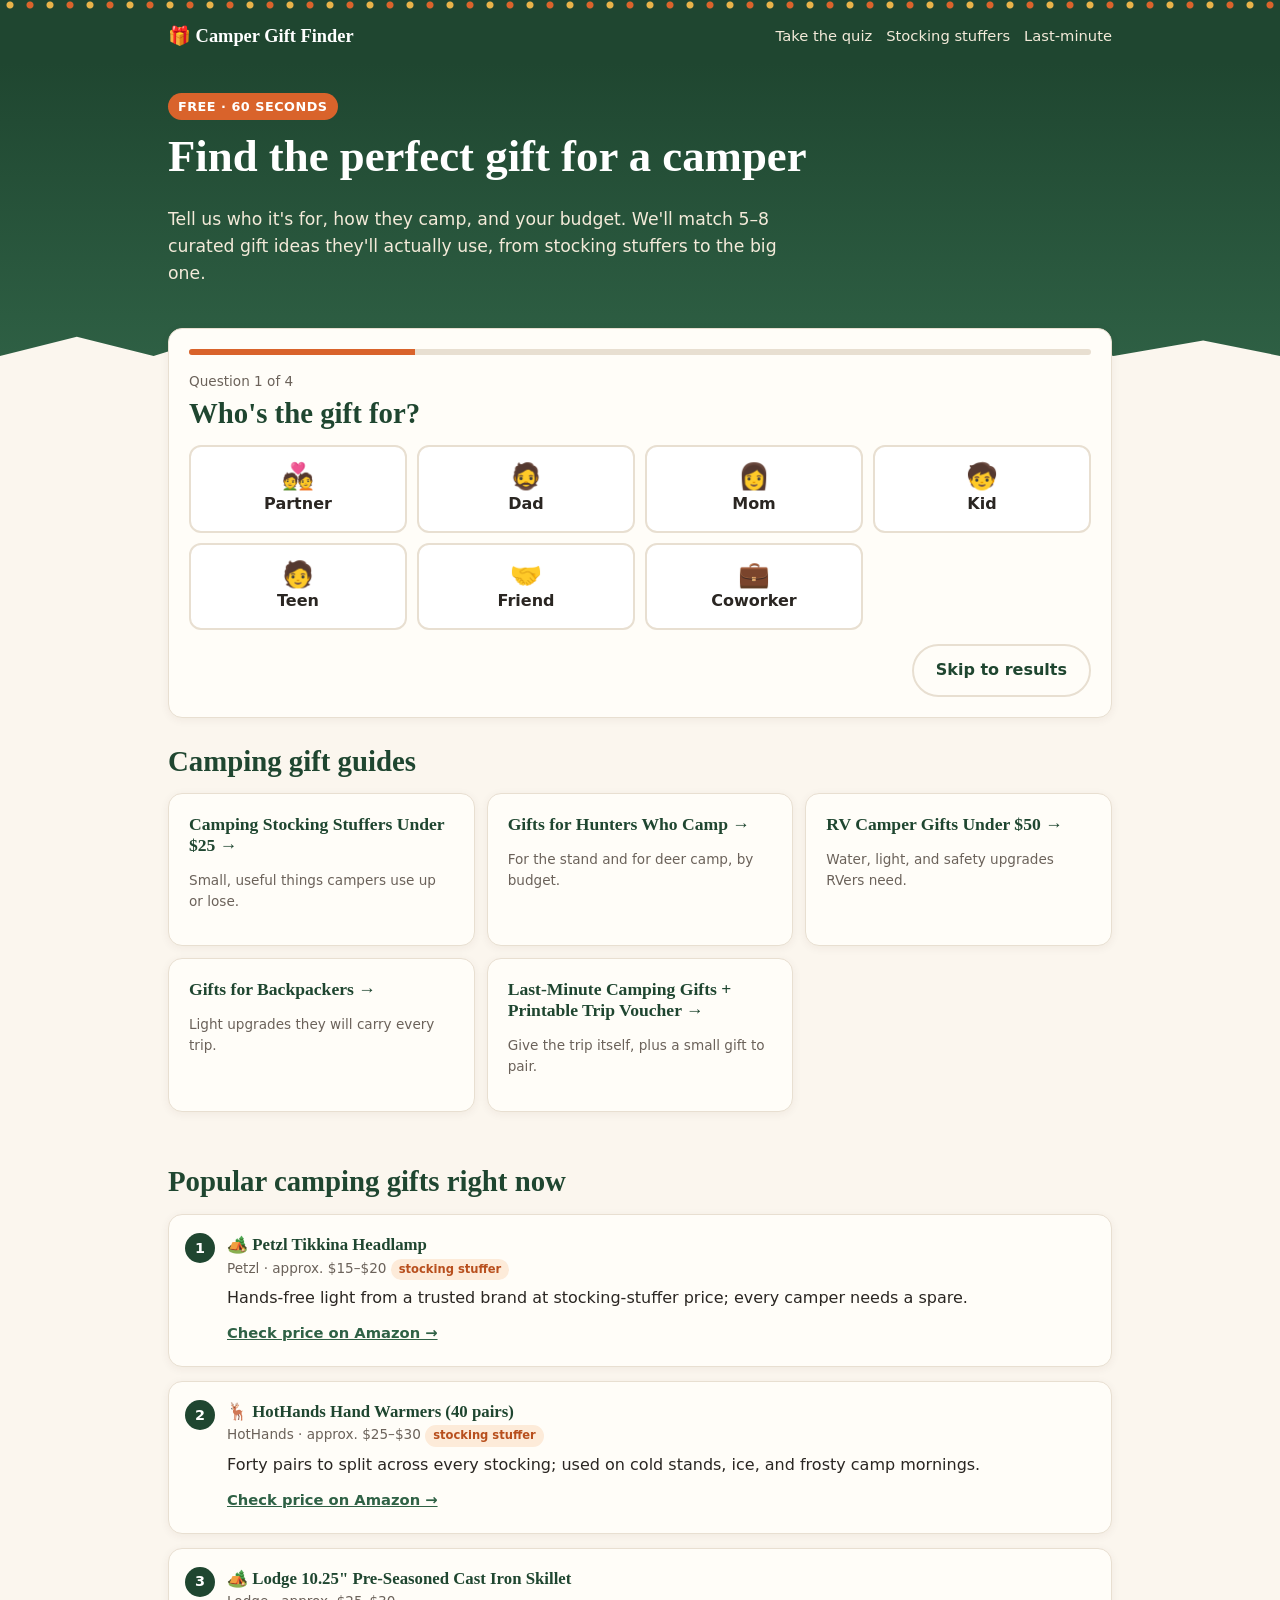
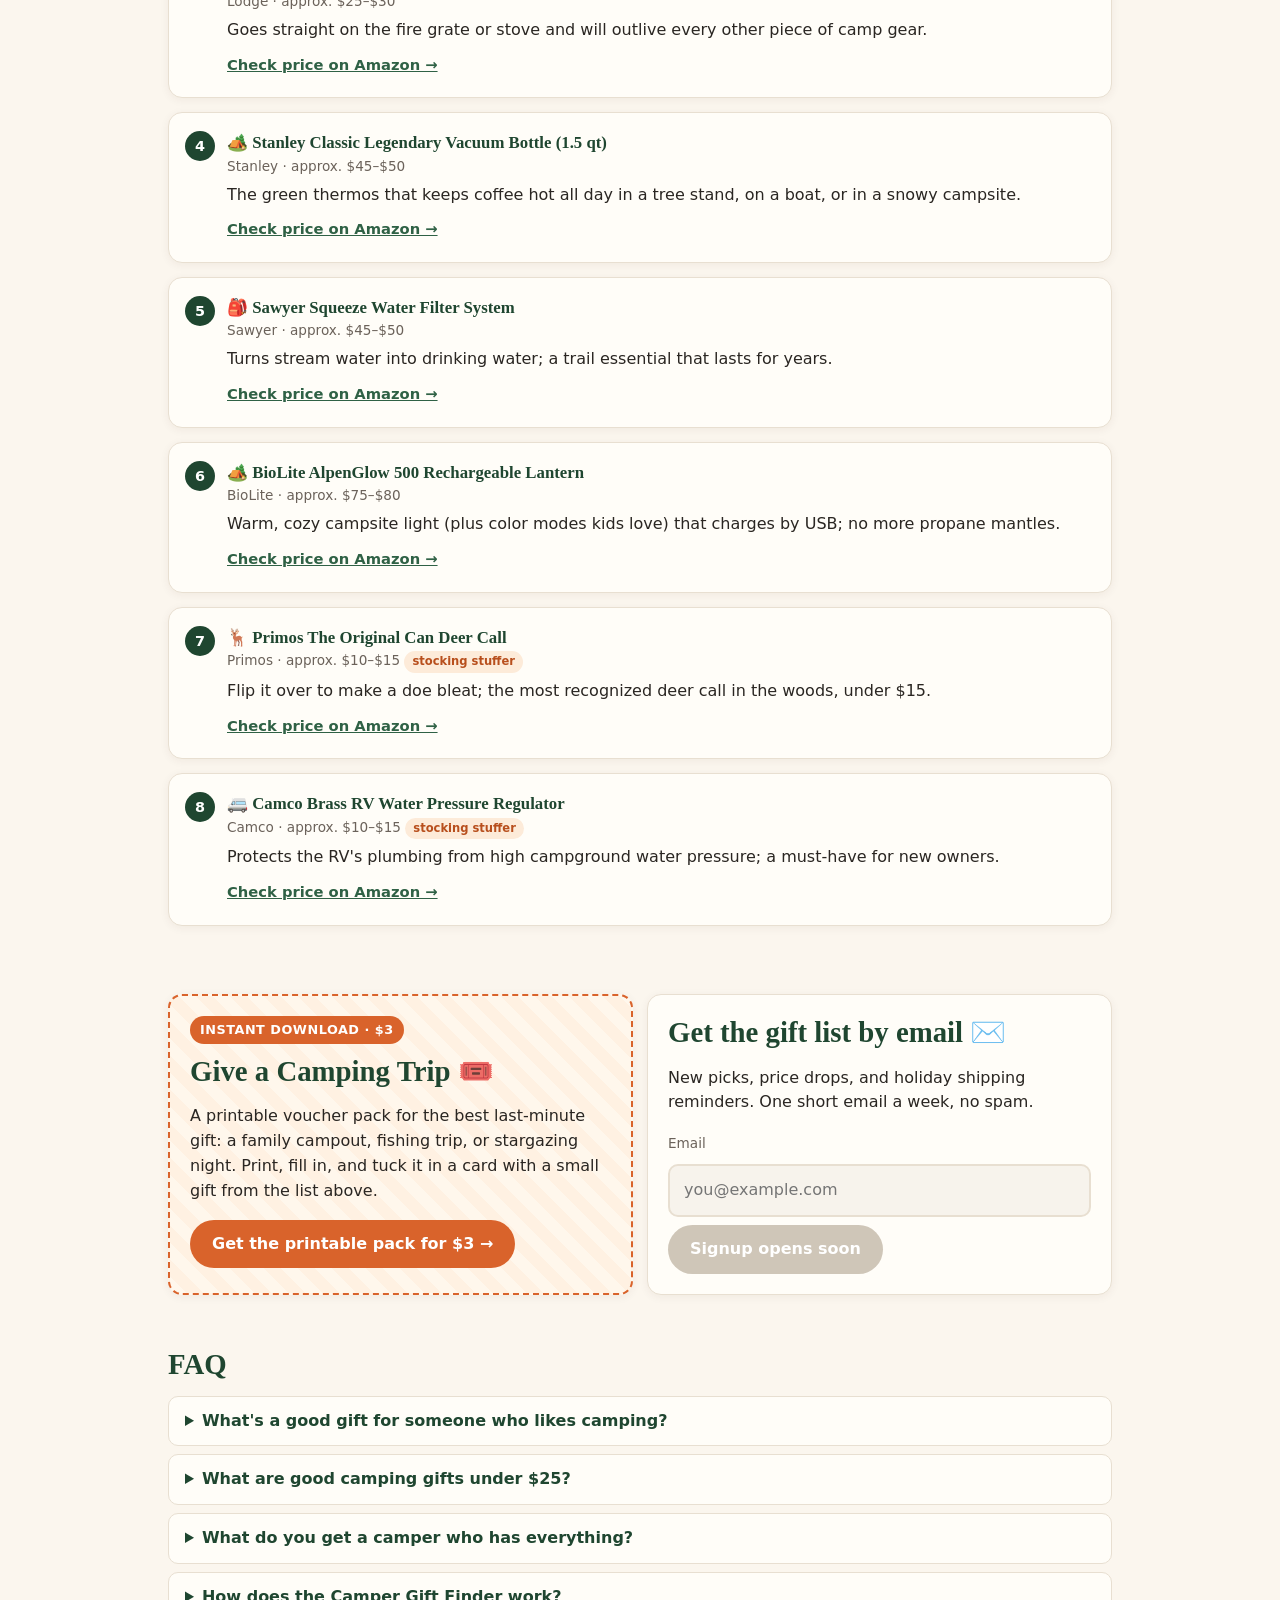
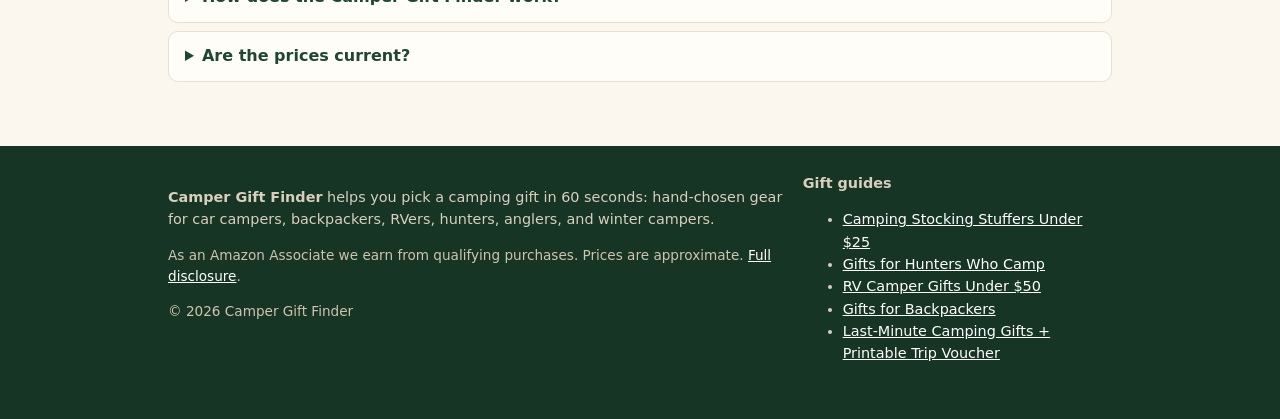
==== commit b186c7f3: "Replace 'hand-picked' wording with 'curated'; add live Gumroad voucher buy link Co-authored-by: timf" ====
--- a/index.html
+++ b/index.html
@@ -2,23 +2,23 @@
 <html lang="en"><head>
 <meta charset="utf-8"><meta name="viewport" content="width=device-width,initial-scale=1">
 <title>Camper Gift Finder: 60-Second Camping Gift Quiz (2026)</title>
-<meta name="description" content="Find the right gift for a camper in 60 seconds. Pick who it&#x27;s for, how they camp (car, backpacking, RV, hunting, fishing, winter), and your budget, and get 5–8 hand-picked ideas.">
+<meta name="description" content="Find the right gift for a camper in 60 seconds. Pick who it&#x27;s for, how they camp (car, backpacking, RV, hunting, fishing, winter), and your budget, and get 5–8 curated gift ideas.">
 <link rel="canonical" href="https://timfielder.github.io/camper-gift-finder/">
 <meta property="og:type" content="website"><meta property="og:site_name" content="Camper Gift Finder">
-<meta property="og:title" content="Camper Gift Finder: 60-Second Camping Gift Quiz (2026)"><meta property="og:description" content="Find the right gift for a camper in 60 seconds. Pick who it&#x27;s for, how they camp (car, backpacking, RV, hunting, fishing, winter), and your budget, and get 5–8 hand-picked ideas.">
+<meta property="og:title" content="Camper Gift Finder: 60-Second Camping Gift Quiz (2026)"><meta property="og:description" content="Find the right gift for a camper in 60 seconds. Pick who it&#x27;s for, how they camp (car, backpacking, RV, hunting, fishing, winter), and your budget, and get 5–8 curated gift ideas.">
 <meta property="og:url" content="https://timfielder.github.io/camper-gift-finder/"><meta property="og:image" content="https://timfielder.github.io/camper-gift-finder/img/og-default.png">
-<meta name="twitter:card" content="summary_large_image"><meta name="twitter:title" content="Camper Gift Finder: 60-Second Camping Gift Quiz (2026)"><meta name="twitter:description" content="Find the right gift for a camper in 60 seconds. Pick who it&#x27;s for, how they camp (car, backpacking, RV, hunting, fishing, winter), and your budget, and get 5–8 hand-picked ideas."><meta name="twitter:image" content="https://timfielder.github.io/camper-gift-finder/img/og-default.png">
+<meta name="twitter:card" content="summary_large_image"><meta name="twitter:title" content="Camper Gift Finder: 60-Second Camping Gift Quiz (2026)"><meta name="twitter:description" content="Find the right gift for a camper in 60 seconds. Pick who it&#x27;s for, how they camp (car, backpacking, RV, hunting, fishing, winter), and your budget, and get 5–8 curated gift ideas."><meta name="twitter:image" content="https://timfielder.github.io/camper-gift-finder/img/og-default.png">
 <meta name="theme-color" content="#1f4630">
 <link rel="icon" href="data:image/svg+xml,%3Csvg xmlns='http://www.w3.org/2000/svg' viewBox='0 0 100 100'%3E%3Ctext y='.9em' font-size='90'%3E%F0%9F%8E%81%3C/text%3E%3C/svg%3E">
 <link rel="stylesheet" href="./css/style.css">
 <script type="application/ld+json">{"@context": "https://schema.org", "@type": "WebApplication", "name": "Camper Gift Finder", "url": "https://timfielder.github.io/camper-gift-finder/", "applicationCategory": "LifestyleApplication", "operatingSystem": "Any", "offers": {"@type": "Offer", "price": "0", "priceCurrency": "USD"}, "description": "A free 60-second quiz that recommends camping gifts by recipient, camping style, and budget."}</script>
 <script type="application/ld+json">{"@context": "https://schema.org", "@type": "ItemList", "name": "Popular camping gifts", "url": "https://timfielder.github.io/camper-gift-finder/", "numberOfItems": 8, "itemListElement": [{"@type": "ListItem", "position": 1, "item": {"@type": "Product", "name": "Petzl Tikkina Headlamp", "brand": {"@type": "Brand", "name": "Petzl"}, "description": "Hands-free light from a trusted brand at stocking-stuffer price; every camper needs a spare.", "url": "https://www.amazon.com/dp/B0FD64NN69?tag=campergiftfinder-20"}}, {"@type": "ListItem", "position": 2, "item": {"@type": "Product", "name": "HotHands Hand Warmers (40 pairs)", "brand": {"@type": "Brand", "name": "HotHands"}, "description": "Forty pairs to split across every stocking; used on cold stands, ice, and frosty camp mornings.", "url": "https://www.amazon.com/dp/B0007ZF4OA?tag=campergiftfinder-20"}}, {"@type": "ListItem", "position": 3, "item": {"@type": "Product", "name": "Lodge 10.25\" Pre-Seasoned Cast Iron Skillet", "brand": {"@type": "Brand", "name": "Lodge"}, "description": "Goes straight on the fire grate or stove and will outlive every other piece of camp gear.", "url": "https://www.amazon.com/dp/B00WTSCXIS?tag=campergiftfinder-20"}}, {"@type": "ListItem", "position": 4, "item": {"@type": "Product", "name": "Stanley Classic Legendary Vacuum Bottle (1.5 qt)", "brand": {"@type": "Brand", "name": "Stanley"}, "description": "The green thermos that keeps coffee hot all day in a tree stand, on a boat, or in a snowy campsite.", "url": "https://www.amazon.com/dp/B0CLZ1KY7Y?tag=campergiftfinder-20"}}, {"@type": "ListItem", "position": 5, "item": {"@type": "Product", "name": "Sawyer Squeeze Water Filter System", "brand": {"@type": "Brand", "name": "Sawyer"}, "description": "Turns stream water into drinking water; a trail essential that lasts for years.", "url": "https://www.amazon.com/dp/B00B1OSU4W?tag=campergiftfinder-20"}}, {"@type": "ListItem", "position": 6, "item": {"@type": "Product", "name": "BioLite AlpenGlow 500 Rechargeable Lantern", "brand": {"@type": "Brand", "name": "BioLite"}, "description": "Warm, cozy campsite light (plus color modes kids love) that charges by USB; no more propane mantles.", "url": "https://www.amazon.com/dp/B08Z6294Y5?tag=campergiftfinder-20"}}, {"@type": "ListItem", "position": 7, "item": {"@type": "Product", "name": "Primos The Original Can Deer Call", "brand": {"@type": "Brand", "name": "Primos"}, "description": "Flip it over to make a doe bleat; the most recognized deer call in the woods, under $15.", "url": "https://www.amazon.com/dp/B07C7HZ79N?tag=campergiftfinder-20"}}, {"@type": "ListItem", "position": 8, "item": {"@type": "Product", "name": "Camco Brass RV Water Pressure Regulator", "brand": {"@type": "Brand", "name": "Camco"}, "description": "Protects the RV's plumbing from high campground water pressure; a must-have for new owners.", "url": "https://www.amazon.com/dp/B003BZD08U?tag=campergiftfinder-20"}}]}</script>
-<script type="application/ld+json">{"@context": "https://schema.org", "@type": "FAQPage", "mainEntity": [{"@type": "Question", "name": "What's a good gift for someone who likes camping?", "acceptedAnswer": {"@type": "Answer", "text": "It depends on how they camp. Car campers love cast iron, lanterns, and a good camp chair; backpackers want light upgrades like a water filter or inflatable pillow; hunters and anglers appreciate hand warmers, game bags, or fishing pliers. Take the 60-second quiz for matched picks."}}, {"@type": "Question", "name": "What are good camping gifts under $25?", "acceptedAnswer": {"@type": "Answer", "text": "Headlamps (Petzl Tikkina), HotHands warmers, UCO stormproof matches, a LifeStraw filter straw, a Lodge 6.5-inch skillet, merino beanies, and a Night Sky star finder."}}, {"@type": "Question", "name": "What do you get a camper who has everything?", "acceptedAnswer": {"@type": "Answer", "text": "Consumables and upgrades: hand warmers, fuel-free fire starters, better socks, a camp cookbook, or an experience like a printable camping trip voucher."}}, {"@type": "Question", "name": "How does the Camper Gift Finder work?", "acceptedAnswer": {"@type": "Answer", "text": "You answer who the gift is for, how they camp, your budget, and (optionally) whether they're a beginner or seasoned. It returns 5–8 hand-picked gifts from a list of 80 checked products, each with a one-line reason."}}, {"@type": "Question", "name": "Are the prices current?", "acceptedAnswer": {"@type": "Answer", "text": "Prices are approximate (checked Nov 2, 2026) and change often. Always check the current price on the store page."}}]}</script>
+<script type="application/ld+json">{"@context": "https://schema.org", "@type": "FAQPage", "mainEntity": [{"@type": "Question", "name": "What's a good gift for someone who likes camping?", "acceptedAnswer": {"@type": "Answer", "text": "It depends on how they camp. Car campers love cast iron, lanterns, and a good camp chair; backpackers want light upgrades like a water filter or inflatable pillow; hunters and anglers appreciate hand warmers, game bags, or fishing pliers. Take the 60-second quiz for matched picks."}}, {"@type": "Question", "name": "What are good camping gifts under $25?", "acceptedAnswer": {"@type": "Answer", "text": "Headlamps (Petzl Tikkina), HotHands warmers, UCO stormproof matches, a LifeStraw filter straw, a Lodge 6.5-inch skillet, merino beanies, and a Night Sky star finder."}}, {"@type": "Question", "name": "What do you get a camper who has everything?", "acceptedAnswer": {"@type": "Answer", "text": "Consumables and upgrades: hand warmers, fuel-free fire starters, better socks, a camp cookbook, or an experience like a printable camping trip voucher."}}, {"@type": "Question", "name": "How does the Camper Gift Finder work?", "acceptedAnswer": {"@type": "Answer", "text": "You answer who the gift is for, how they camp, your budget, and (optionally) whether they're a beginner or seasoned. It returns 5–8 curated gift ideas from a list of 80 checked products, each with a one-line reason."}}, {"@type": "Question", "name": "Are the prices current?", "acceptedAnswer": {"@type": "Answer", "text": "Prices are approximate (checked Nov 2, 2026) and change often. Always check the current price on the store page."}}]}</script>
 </head><body>
 <div class="lights" aria-hidden="true"></div>
 <header class="site"><div class="wrap"><a class="brand" href="./">🎁 Camper Gift Finder</a>
 <nav class="top" aria-label="Main"><a href="./#quiz">Take the quiz</a><a class="hide-sm" href="./gifts/stocking-stuffers-for-campers/">Stocking stuffers</a><a class="hide-sm" href="./gifts/last-minute-camping-gifts/">Last-minute</a></nav></div></header>
-<div class="hero"><div class="wrap"><span class="kicker">Free · 60 seconds</span><h1>Find the perfect gift for a camper</h1><p>Tell us who it's for, how they camp, and your budget. We'll match 5–8 hand-picked gifts they'll actually use, from stocking stuffers to the big one.</p></div></div>
+<div class="hero"><div class="wrap"><span class="kicker">Free · 60 seconds</span><h1>Find the perfect gift for a camper</h1><p>Tell us who it's for, how they camp, and your budget. We'll match 5–8 curated gift ideas they'll actually use, from stocking stuffers to the big one.</p></div></div>
 <main class="wrap">
 <div id="quiz" class="card quiz" aria-live="polite">
 <div class="progress" aria-hidden="true"><i></i></div>
@@ -34,10 +34,10 @@
 </div>
 <section><h2>Camping gift guides</h2><div class="guides"><a class="card" href="./gifts/stocking-stuffers-for-campers/"><h3>Camping Stocking Stuffers Under $25 →</h3><p class="small">Small, useful things campers use up or lose.</p></a><a class="card" href="./gifts/gifts-for-hunters-who-camp/"><h3>Gifts for Hunters Who Camp →</h3><p class="small">For the stand and for deer camp, by budget.</p></a><a class="card" href="./gifts/rv-camper-gifts-under-50/"><h3>RV Camper Gifts Under $50 →</h3><p class="small">Water, light, and safety upgrades RVers need.</p></a><a class="card" href="./gifts/gifts-for-backpackers/"><h3>Gifts for Backpackers →</h3><p class="small">Light upgrades they will carry every trip.</p></a><a class="card" href="./gifts/last-minute-camping-gifts/"><h3>Last-Minute Camping Gifts + Printable Trip Voucher →</h3><p class="small">Give the trip itself, plus a small gift to pair.</p></a></div></section>
 <section><h2>Popular camping gifts right now</h2><ol class="list"><li><article class="card pick"><div><h3>🏕️ Petzl Tikkina Headlamp</h3><div class="meta">Petzl · approx. $15–$20 <span class="tag s">stocking stuffer</span></div><p>Hands-free light from a trusted brand at stocking-stuffer price; every camper needs a spare.</p><a class="buy" href="https://www.amazon.com/dp/B0FD64NN69?tag=campergiftfinder-20" target="_blank" rel="sponsored nofollow noopener">Check price on Amazon →</a></div></article></li><li><article class="card pick"><div><h3>🦌 HotHands Hand Warmers (40 pairs)</h3><div class="meta">HotHands · approx. $25–$30 <span class="tag s">stocking stuffer</span></div><p>Forty pairs to split across every stocking; used on cold stands, ice, and frosty camp mornings.</p><a class="buy" href="https://www.amazon.com/dp/B0007ZF4OA?tag=campergiftfinder-20" target="_blank" rel="sponsored nofollow noopener">Check price on Amazon →</a></div></article></li><li><article class="card pick"><div><h3>🏕️ Lodge 10.25&quot; Pre-Seasoned Cast Iron Skillet</h3><div class="meta">Lodge · approx. $25–$30</div><p>Goes straight on the fire grate or stove and will outlive every other piece of camp gear.</p><a class="buy" href="https://www.amazon.com/dp/B00WTSCXIS?tag=campergiftfinder-20" target="_blank" rel="sponsored nofollow noopener">Check price on Amazon →</a></div></article></li><li><article class="card pick"><div><h3>🏕️ Stanley Classic Legendary Vacuum Bottle (1.5 qt)</h3><div class="meta">Stanley · approx. $45–$50</div><p>The green thermos that keeps coffee hot all day in a tree stand, on a boat, or in a snowy campsite.</p><a class="buy" href="https://www.amazon.com/dp/B0CLZ1KY7Y?tag=campergiftfinder-20" target="_blank" rel="sponsored nofollow noopener">Check price on Amazon →</a></div></article></li><li><article class="card pick"><div><h3>🎒 Sawyer Squeeze Water Filter System</h3><div class="meta">Sawyer · approx. $45–$50</div><p>Turns stream water into drinking water; a trail essential that lasts for years.</p><a class="buy" href="https://www.amazon.com/dp/B00B1OSU4W?tag=campergiftfinder-20" target="_blank" rel="sponsored nofollow noopener">Check price on Amazon →</a></div></article></li><li><article class="card pick"><div><h3>🏕️ BioLite AlpenGlow 500 Rechargeable Lantern</h3><div class="meta">BioLite · approx. $75–$80</div><p>Warm, cozy campsite light (plus color modes kids love) that charges by USB; no more propane mantles.</p><a class="buy" href="https://www.amazon.com/dp/B08Z6294Y5?tag=campergiftfinder-20" target="_blank" rel="sponsored nofollow noopener">Check price on Amazon →</a></div></article></li><li><article class="card pick"><div><h3>🦌 Primos The Original Can Deer Call</h3><div class="meta">Primos · approx. $10–$15 <span class="tag s">stocking stuffer</span></div><p>Flip it over to make a doe bleat; the most recognized deer call in the woods, under $15.</p><a class="buy" href="https://www.amazon.com/dp/B07C7HZ79N?tag=campergiftfinder-20" target="_blank" rel="sponsored nofollow noopener">Check price on Amazon →</a></div></article></li><li><article class="card pick"><div><h3>🚐 Camco Brass RV Water Pressure Regulator</h3><div class="meta">Camco · approx. $10–$15 <span class="tag s">stocking stuffer</span></div><p>Protects the RV&#x27;s plumbing from high campground water pressure; a must-have for new owners.</p><a class="buy" href="https://www.amazon.com/dp/B003BZD08U?tag=campergiftfinder-20" target="_blank" rel="sponsored nofollow noopener">Check price on Amazon →</a></div></article></li></ol></section><section><div class="promo">
-<div class="card voucher"><span class="kicker">Coming soon · $3</span><h2>Give a Camping Trip 🎟️</h2><p>A printable voucher pack for the best last-minute gift: a family campout, fishing trip, or stargazing night. Print, fill in, and tuck it in a card with a small gift from the list above.</p><button class="btn soon" disabled aria-disabled="true">Coming soon</button></div>
+<div class="card voucher"><span class="kicker">Instant download · $3</span><h2>Give a Camping Trip 🎟️</h2><p>A printable voucher pack for the best last-minute gift: a family campout, fishing trip, or stargazing night. Print, fill in, and tuck it in a card with a small gift from the list above.</p><a class="btn" href="https://timber855.gumroad.com/l/wxigs" target="_blank" rel="noopener">Get the printable pack for $3 →</a></div>
 <div class="card signup"><h2>Get the gift list by email ✉️</h2><p>New picks, price drops, and holiday shipping reminders. One short email a week, no spam.</p>
 <form onsubmit="return false" aria-label="Email signup (coming soon)"><label class="small" for="em">Email</label><input id="em" type="email" placeholder="you@example.com" disabled><button class="btn soon" disabled aria-disabled="true">Signup opens soon</button></form></div>
-</div></section><section class="faq"><h2>FAQ</h2><details><summary>What&#x27;s a good gift for someone who likes camping?</summary><p>It depends on how they camp. Car campers love cast iron, lanterns, and a good camp chair; backpackers want light upgrades like a water filter or inflatable pillow; hunters and anglers appreciate hand warmers, game bags, or fishing pliers. Take the 60-second quiz for matched picks.</p></details><details><summary>What are good camping gifts under $25?</summary><p>Headlamps (Petzl Tikkina), HotHands warmers, UCO stormproof matches, a LifeStraw filter straw, a Lodge 6.5-inch skillet, merino beanies, and a Night Sky star finder.</p></details><details><summary>What do you get a camper who has everything?</summary><p>Consumables and upgrades: hand warmers, fuel-free fire starters, better socks, a camp cookbook, or an experience like a printable camping trip voucher.</p></details><details><summary>How does the Camper Gift Finder work?</summary><p>You answer who the gift is for, how they camp, your budget, and (optionally) whether they&#x27;re a beginner or seasoned. It returns 5–8 hand-picked gifts from a list of 80 checked products, each with a one-line reason.</p></details><details><summary>Are the prices current?</summary><p>Prices are approximate (checked Nov 2, 2026) and change often. Always check the current price on the store page.</p></details></section></main><script src="./js/products.js"></script><script src="./js/app.js"></script><footer class="site"><div class="wrap"><div class="cols"><div>
+</div></section><section class="faq"><h2>FAQ</h2><details><summary>What&#x27;s a good gift for someone who likes camping?</summary><p>It depends on how they camp. Car campers love cast iron, lanterns, and a good camp chair; backpackers want light upgrades like a water filter or inflatable pillow; hunters and anglers appreciate hand warmers, game bags, or fishing pliers. Take the 60-second quiz for matched picks.</p></details><details><summary>What are good camping gifts under $25?</summary><p>Headlamps (Petzl Tikkina), HotHands warmers, UCO stormproof matches, a LifeStraw filter straw, a Lodge 6.5-inch skillet, merino beanies, and a Night Sky star finder.</p></details><details><summary>What do you get a camper who has everything?</summary><p>Consumables and upgrades: hand warmers, fuel-free fire starters, better socks, a camp cookbook, or an experience like a printable camping trip voucher.</p></details><details><summary>How does the Camper Gift Finder work?</summary><p>You answer who the gift is for, how they camp, your budget, and (optionally) whether they&#x27;re a beginner or seasoned. It returns 5–8 curated gift ideas from a list of 80 checked products, each with a one-line reason.</p></details><details><summary>Are the prices current?</summary><p>Prices are approximate (checked Nov 2, 2026) and change often. Always check the current price on the store page.</p></details></section></main><script src="./js/products.js"></script><script src="./js/app.js"></script><footer class="site"><div class="wrap"><div class="cols"><div>
 <p><strong>Camper Gift Finder</strong> helps you pick a camping gift in 60 seconds: hand-chosen gear for car campers, backpackers, RVers, hunters, anglers, and winter campers.</p>
 <p class="small" style="color:#cfc4b2">As an Amazon Associate we earn from qualifying purchases. Prices are approximate. <a href="./disclosure/">Full disclosure</a>.</p>
 <p class="small" style="color:#cfc4b2">© 2026 Camper Gift Finder</p></div>
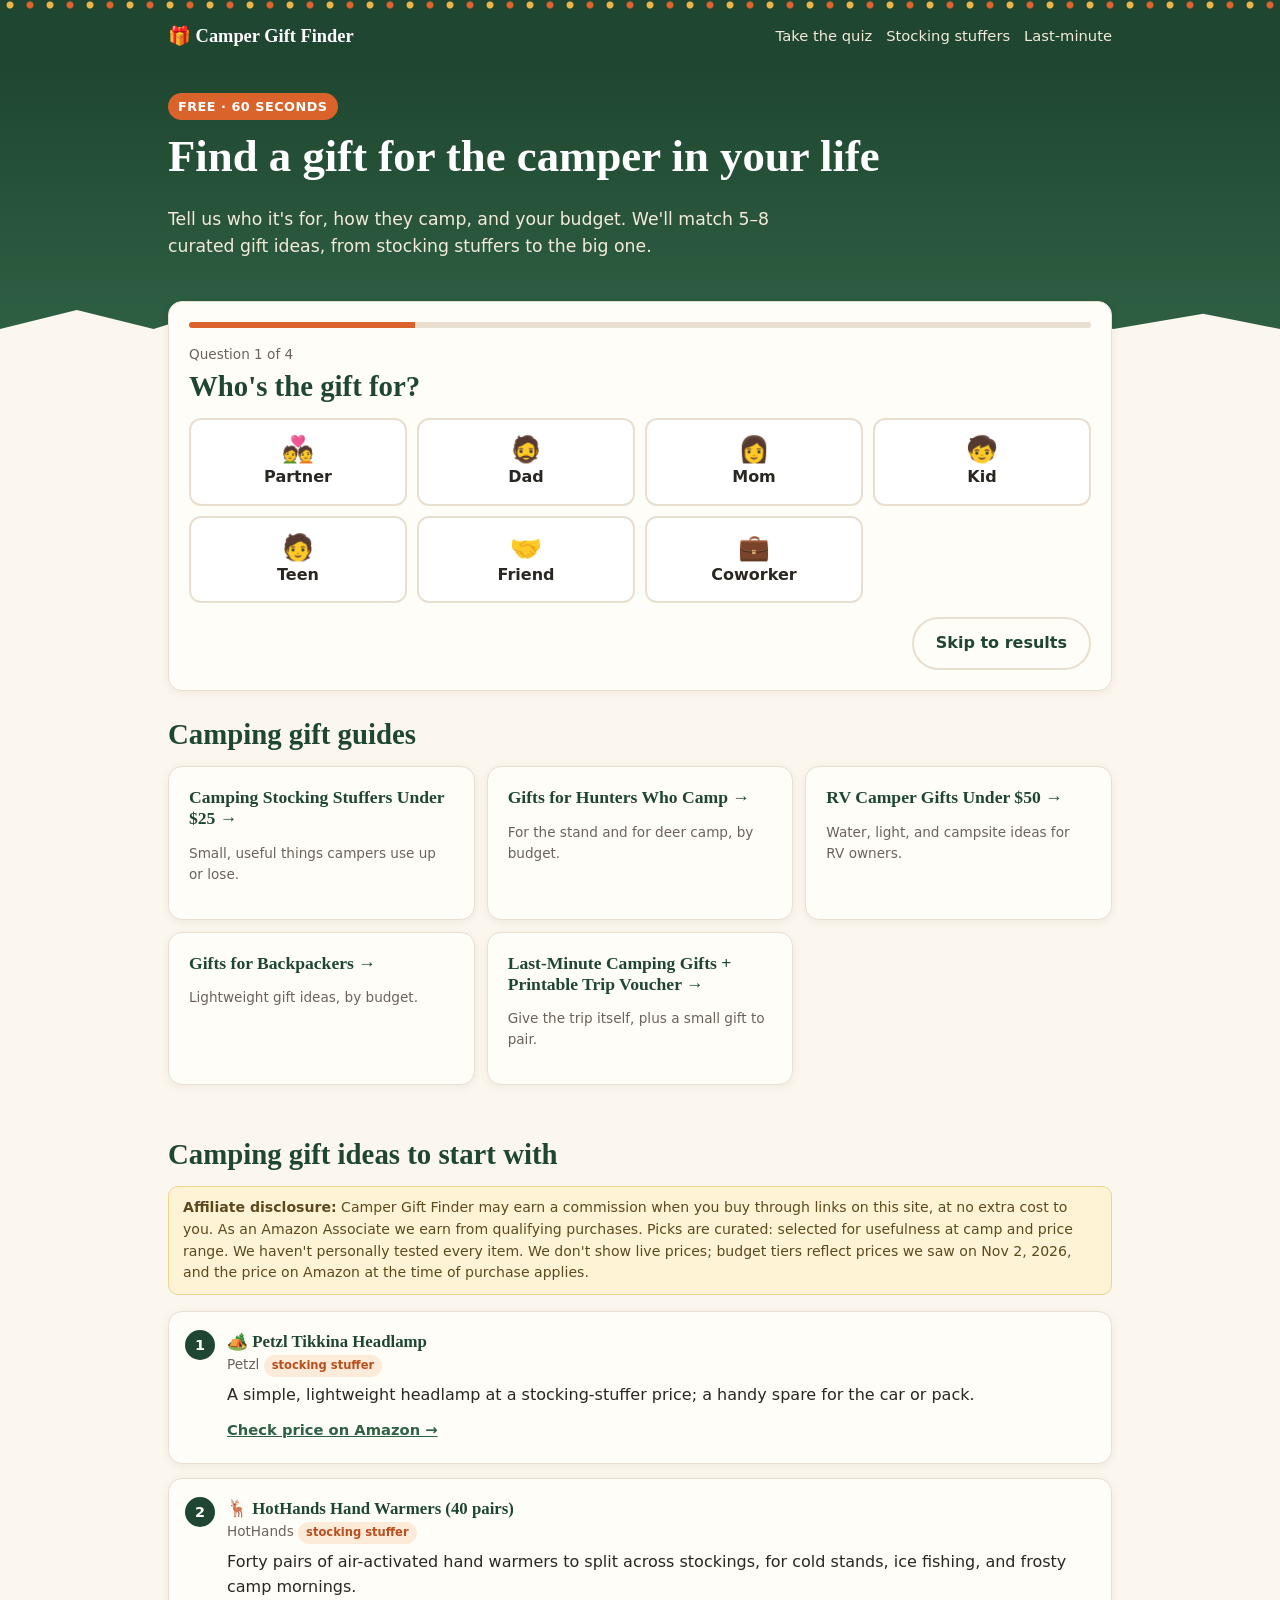
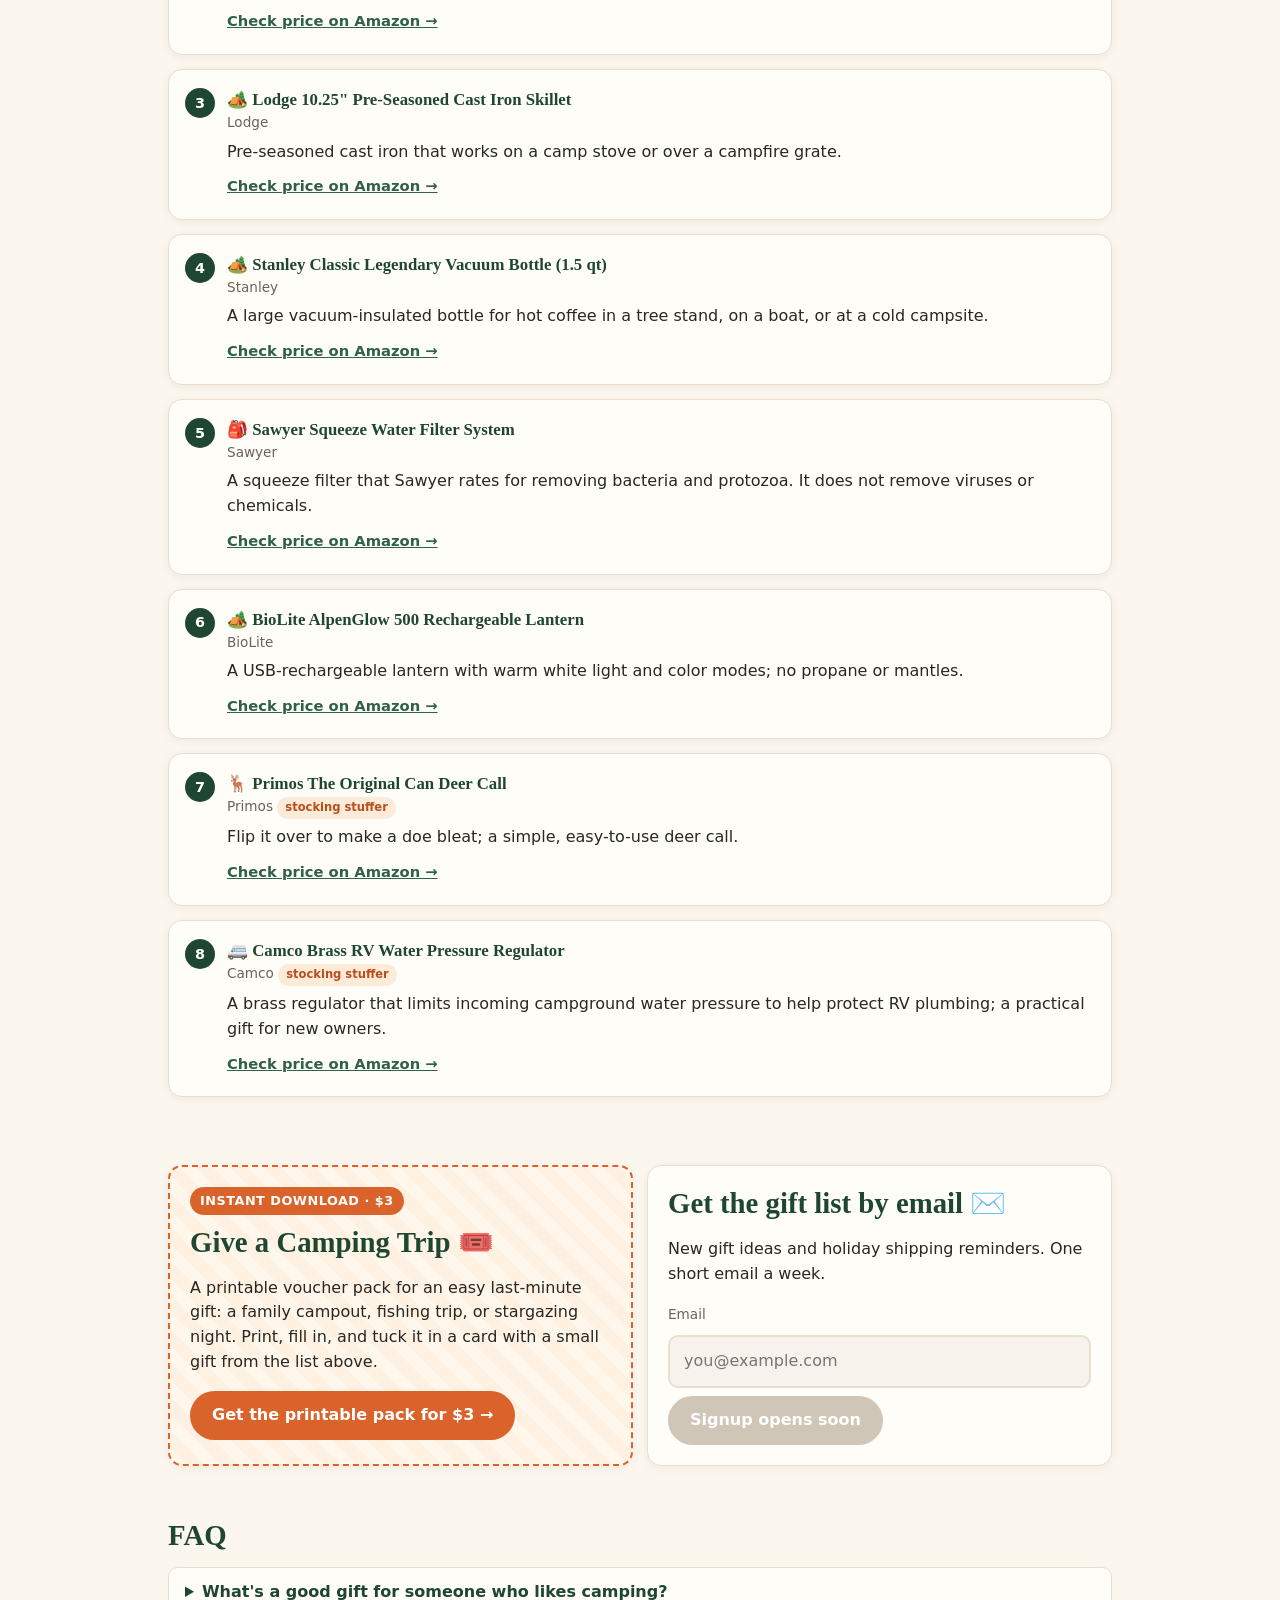
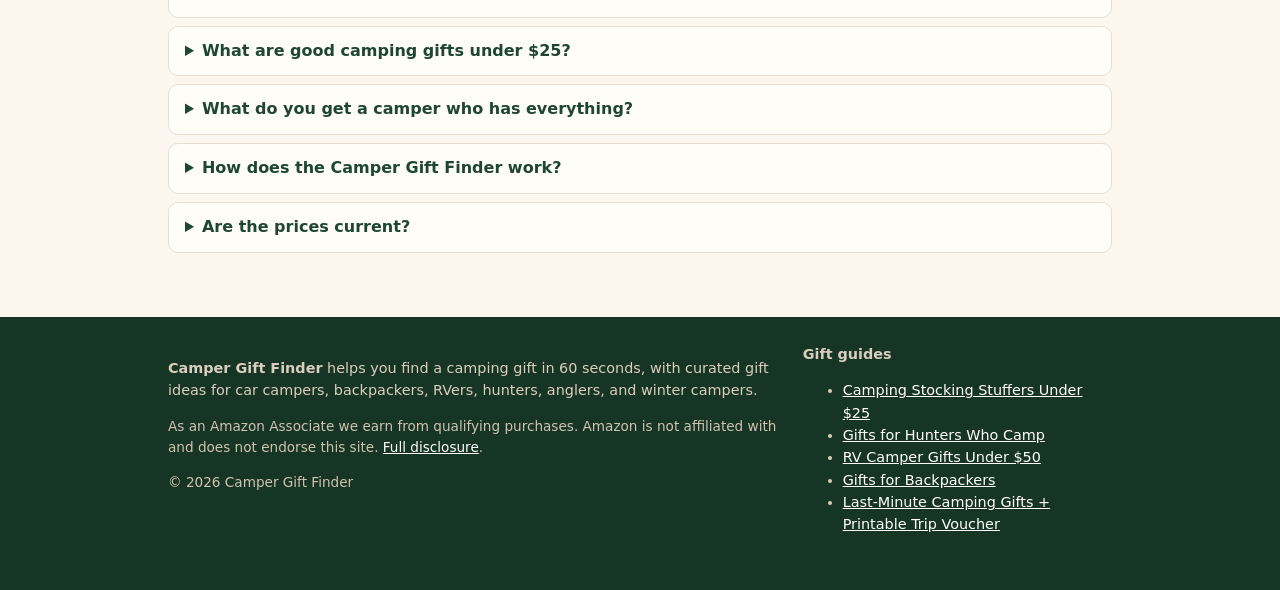
==== commit 1bf1695b: "Claims and safety review: honest wording, remove typed prices, Kidde off RV page, fix pin domain Co-" ====
--- a/index.html
+++ b/index.html
@@ -12,13 +12,13 @@
 <link rel="icon" href="data:image/svg+xml,%3Csvg xmlns='http://www.w3.org/2000/svg' viewBox='0 0 100 100'%3E%3Ctext y='.9em' font-size='90'%3E%F0%9F%8E%81%3C/text%3E%3C/svg%3E">
 <link rel="stylesheet" href="./css/style.css">
 <script type="application/ld+json">{"@context": "https://schema.org", "@type": "WebApplication", "name": "Camper Gift Finder", "url": "https://timfielder.github.io/camper-gift-finder/", "applicationCategory": "LifestyleApplication", "operatingSystem": "Any", "offers": {"@type": "Offer", "price": "0", "priceCurrency": "USD"}, "description": "A free 60-second quiz that recommends camping gifts by recipient, camping style, and budget."}</script>
-<script type="application/ld+json">{"@context": "https://schema.org", "@type": "ItemList", "name": "Popular camping gifts", "url": "https://timfielder.github.io/camper-gift-finder/", "numberOfItems": 8, "itemListElement": [{"@type": "ListItem", "position": 1, "item": {"@type": "Product", "name": "Petzl Tikkina Headlamp", "brand": {"@type": "Brand", "name": "Petzl"}, "description": "Hands-free light from a trusted brand at stocking-stuffer price; every camper needs a spare.", "url": "https://www.amazon.com/dp/B0FD64NN69?tag=campergiftfinder-20"}}, {"@type": "ListItem", "position": 2, "item": {"@type": "Product", "name": "HotHands Hand Warmers (40 pairs)", "brand": {"@type": "Brand", "name": "HotHands"}, "description": "Forty pairs to split across every stocking; used on cold stands, ice, and frosty camp mornings.", "url": "https://www.amazon.com/dp/B0007ZF4OA?tag=campergiftfinder-20"}}, {"@type": "ListItem", "position": 3, "item": {"@type": "Product", "name": "Lodge 10.25\" Pre-Seasoned Cast Iron Skillet", "brand": {"@type": "Brand", "name": "Lodge"}, "description": "Goes straight on the fire grate or stove and will outlive every other piece of camp gear.", "url": "https://www.amazon.com/dp/B00WTSCXIS?tag=campergiftfinder-20"}}, {"@type": "ListItem", "position": 4, "item": {"@type": "Product", "name": "Stanley Classic Legendary Vacuum Bottle (1.5 qt)", "brand": {"@type": "Brand", "name": "Stanley"}, "description": "The green thermos that keeps coffee hot all day in a tree stand, on a boat, or in a snowy campsite.", "url": "https://www.amazon.com/dp/B0CLZ1KY7Y?tag=campergiftfinder-20"}}, {"@type": "ListItem", "position": 5, "item": {"@type": "Product", "name": "Sawyer Squeeze Water Filter System", "brand": {"@type": "Brand", "name": "Sawyer"}, "description": "Turns stream water into drinking water; a trail essential that lasts for years.", "url": "https://www.amazon.com/dp/B00B1OSU4W?tag=campergiftfinder-20"}}, {"@type": "ListItem", "position": 6, "item": {"@type": "Product", "name": "BioLite AlpenGlow 500 Rechargeable Lantern", "brand": {"@type": "Brand", "name": "BioLite"}, "description": "Warm, cozy campsite light (plus color modes kids love) that charges by USB; no more propane mantles.", "url": "https://www.amazon.com/dp/B08Z6294Y5?tag=campergiftfinder-20"}}, {"@type": "ListItem", "position": 7, "item": {"@type": "Product", "name": "Primos The Original Can Deer Call", "brand": {"@type": "Brand", "name": "Primos"}, "description": "Flip it over to make a doe bleat; the most recognized deer call in the woods, under $15.", "url": "https://www.amazon.com/dp/B07C7HZ79N?tag=campergiftfinder-20"}}, {"@type": "ListItem", "position": 8, "item": {"@type": "Product", "name": "Camco Brass RV Water Pressure Regulator", "brand": {"@type": "Brand", "name": "Camco"}, "description": "Protects the RV's plumbing from high campground water pressure; a must-have for new owners.", "url": "https://www.amazon.com/dp/B003BZD08U?tag=campergiftfinder-20"}}]}</script>
-<script type="application/ld+json">{"@context": "https://schema.org", "@type": "FAQPage", "mainEntity": [{"@type": "Question", "name": "What's a good gift for someone who likes camping?", "acceptedAnswer": {"@type": "Answer", "text": "It depends on how they camp. Car campers love cast iron, lanterns, and a good camp chair; backpackers want light upgrades like a water filter or inflatable pillow; hunters and anglers appreciate hand warmers, game bags, or fishing pliers. Take the 60-second quiz for matched picks."}}, {"@type": "Question", "name": "What are good camping gifts under $25?", "acceptedAnswer": {"@type": "Answer", "text": "Headlamps (Petzl Tikkina), HotHands warmers, UCO stormproof matches, a LifeStraw filter straw, a Lodge 6.5-inch skillet, merino beanies, and a Night Sky star finder."}}, {"@type": "Question", "name": "What do you get a camper who has everything?", "acceptedAnswer": {"@type": "Answer", "text": "Consumables and upgrades: hand warmers, fuel-free fire starters, better socks, a camp cookbook, or an experience like a printable camping trip voucher."}}, {"@type": "Question", "name": "How does the Camper Gift Finder work?", "acceptedAnswer": {"@type": "Answer", "text": "You answer who the gift is for, how they camp, your budget, and (optionally) whether they're a beginner or seasoned. It returns 5–8 curated gift ideas from a list of 80 checked products, each with a one-line reason."}}, {"@type": "Question", "name": "Are the prices current?", "acceptedAnswer": {"@type": "Answer", "text": "Prices are approximate (checked Nov 2, 2026) and change often. Always check the current price on the store page."}}]}</script>
+<script type="application/ld+json">{"@context": "https://schema.org", "@type": "ItemList", "name": "Camping gift ideas to start with", "url": "https://timfielder.github.io/camper-gift-finder/", "numberOfItems": 8, "itemListElement": [{"@type": "ListItem", "position": 1, "item": {"@type": "Product", "name": "Petzl Tikkina Headlamp", "brand": {"@type": "Brand", "name": "Petzl"}, "description": "A simple, lightweight headlamp at a stocking-stuffer price; a handy spare for the car or pack.", "url": "https://www.amazon.com/dp/B0FD64NN69?tag=campergiftfinder-20"}}, {"@type": "ListItem", "position": 2, "item": {"@type": "Product", "name": "HotHands Hand Warmers (40 pairs)", "brand": {"@type": "Brand", "name": "HotHands"}, "description": "Forty pairs of air-activated hand warmers to split across stockings, for cold stands, ice fishing, and frosty camp mornings.", "url": "https://www.amazon.com/dp/B0007ZF4OA?tag=campergiftfinder-20"}}, {"@type": "ListItem", "position": 3, "item": {"@type": "Product", "name": "Lodge 10.25\" Pre-Seasoned Cast Iron Skillet", "brand": {"@type": "Brand", "name": "Lodge"}, "description": "Pre-seasoned cast iron that works on a camp stove or over a campfire grate.", "url": "https://www.amazon.com/dp/B00WTSCXIS?tag=campergiftfinder-20"}}, {"@type": "ListItem", "position": 4, "item": {"@type": "Product", "name": "Stanley Classic Legendary Vacuum Bottle (1.5 qt)", "brand": {"@type": "Brand", "name": "Stanley"}, "description": "A large vacuum-insulated bottle for hot coffee in a tree stand, on a boat, or at a cold campsite.", "url": "https://www.amazon.com/dp/B0CLZ1KY7Y?tag=campergiftfinder-20"}}, {"@type": "ListItem", "position": 5, "item": {"@type": "Product", "name": "Sawyer Squeeze Water Filter System", "brand": {"@type": "Brand", "name": "Sawyer"}, "description": "A squeeze filter that Sawyer rates for removing bacteria and protozoa. It does not remove viruses or chemicals.", "url": "https://www.amazon.com/dp/B00B1OSU4W?tag=campergiftfinder-20"}}, {"@type": "ListItem", "position": 6, "item": {"@type": "Product", "name": "BioLite AlpenGlow 500 Rechargeable Lantern", "brand": {"@type": "Brand", "name": "BioLite"}, "description": "A USB-rechargeable lantern with warm white light and color modes; no propane or mantles.", "url": "https://www.amazon.com/dp/B08Z6294Y5?tag=campergiftfinder-20"}}, {"@type": "ListItem", "position": 7, "item": {"@type": "Product", "name": "Primos The Original Can Deer Call", "brand": {"@type": "Brand", "name": "Primos"}, "description": "Flip it over to make a doe bleat; a simple, easy-to-use deer call.", "url": "https://www.amazon.com/dp/B07C7HZ79N?tag=campergiftfinder-20"}}, {"@type": "ListItem", "position": 8, "item": {"@type": "Product", "name": "Camco Brass RV Water Pressure Regulator", "brand": {"@type": "Brand", "name": "Camco"}, "description": "A brass regulator that limits incoming campground water pressure to help protect RV plumbing; a practical gift for new owners.", "url": "https://www.amazon.com/dp/B003BZD08U?tag=campergiftfinder-20"}}]}</script>
+<script type="application/ld+json">{"@context": "https://schema.org", "@type": "FAQPage", "mainEntity": [{"@type": "Question", "name": "What's a good gift for someone who likes camping?", "acceptedAnswer": {"@type": "Answer", "text": "It depends on how they camp. Car campers use cast iron, lanterns, and camp chairs; backpackers tend to want light upgrades like a water filter or inflatable pillow; hunters and anglers use hand warmers, game bags, or fishing pliers. Take the 60-second quiz for matched picks."}}, {"@type": "Question", "name": "What are good camping gifts under $25?", "acceptedAnswer": {"@type": "Answer", "text": "Headlamps (Petzl Tikkina), HotHands warmers, UCO stormproof matches, a LifeStraw filter straw, a Lodge 6.5-inch skillet, merino beanies, and a Night Sky star finder."}}, {"@type": "Question", "name": "What do you get a camper who has everything?", "acceptedAnswer": {"@type": "Answer", "text": "Consumables and upgrades: hand warmers, fuel-free fire starters, better socks, a camp cookbook, or an experience like a printable camping trip voucher."}}, {"@type": "Question", "name": "How does the Camper Gift Finder work?", "acceptedAnswer": {"@type": "Answer", "text": "You answer who the gift is for, how they camp, your budget, and (optionally) whether they're a beginner or seasoned. It returns 5–8 curated gift ideas from a curated list of 80 products (links checked Nov 2, 2026), each with a one-line reason."}}, {"@type": "Question", "name": "Are the prices current?", "acceptedAnswer": {"@type": "Answer", "text": "We don't show live prices. Budget tiers reflect prices we saw on Nov 2, 2026, and prices change. The price on Amazon at the time of purchase applies."}}]}</script>
 </head><body>
 <div class="lights" aria-hidden="true"></div>
 <header class="site"><div class="wrap"><a class="brand" href="./">🎁 Camper Gift Finder</a>
 <nav class="top" aria-label="Main"><a href="./#quiz">Take the quiz</a><a class="hide-sm" href="./gifts/stocking-stuffers-for-campers/">Stocking stuffers</a><a class="hide-sm" href="./gifts/last-minute-camping-gifts/">Last-minute</a></nav></div></header>
-<div class="hero"><div class="wrap"><span class="kicker">Free · 60 seconds</span><h1>Find the perfect gift for a camper</h1><p>Tell us who it's for, how they camp, and your budget. We'll match 5–8 curated gift ideas they'll actually use, from stocking stuffers to the big one.</p></div></div>
+<div class="hero"><div class="wrap"><span class="kicker">Free · 60 seconds</span><h1>Find a gift for the camper in your life</h1><p>Tell us who it's for, how they camp, and your budget. We'll match 5–8 curated gift ideas, from stocking stuffers to the big one.</p></div></div>
 <main class="wrap">
 <div id="quiz" class="card quiz" aria-live="polite">
 <div class="progress" aria-hidden="true"><i></i></div>
@@ -28,18 +28,18 @@
 <div class="step" data-step="level"><div class="qcount">Question 4 of 4 (optional)</div><h2>Beginner or seasoned camper?</h2><div class="opts"><button type="button" class="opt" data-k="level" data-v="beginner" aria-pressed="false"><span class="e" aria-hidden="true">🌱</span>Beginner</button><button type="button" class="opt" data-k="level" data-v="seasoned" aria-pressed="false"><span class="e" aria-hidden="true">🔥</span>Seasoned</button><button type="button" class="opt" data-k="level" data-v="any" aria-pressed="false"><span class="e" aria-hidden="true">🤷</span>Not sure</button></div></div>
 <div class="row"><button type="button" id="qback" class="btn ghost hidden">← Back</button><button type="button" id="qskip" class="btn ghost" style="margin-left:auto">Skip to results</button></div>
 </div>
-<div id="results" class="results hidden" tabindex="-1"><h2 id="rtitle">Your picks</h2><p id="rcount" class="small"></p><p class="disclosure"><strong>Affiliate disclosure:</strong> Camper Gift Finder may earn a commission when you buy through links on this site, at no extra cost to you. As an Amazon Associate we earn from qualifying purchases. Picks are chosen by hand, and prices are approximate and change often.</p>
+<div id="results" class="results hidden" tabindex="-1"><h2 id="rtitle">Your picks</h2><p id="rcount" class="small"></p><p class="disclosure"><strong>Affiliate disclosure:</strong> Camper Gift Finder may earn a commission when you buy through links on this site, at no extra cost to you. As an Amazon Associate we earn from qualifying purchases. Picks are curated: selected for usefulness at camp and price range. We haven't personally tested every item. We don't show live prices; budget tiers reflect prices we saw on Nov 2, 2026, and the price on Amazon at the time of purchase applies.</p>
 <div id="picks" class="picks"></div>
 <div class="card" style="margin-top:14px"><div class="row"><div style="flex:1;min-width:220px"><label class="share" for="shareurl">Share these picks (send it to whoever else is shopping):</label><input id="shareurl" readonly style="width:100%;padding:10px;border:1px solid var(--line);border-radius:8px;margin-top:6px"></div><button type="button" id="copy" class="btn">Copy link</button><button type="button" id="restart" class="btn ghost">Start over</button></div></div>
 </div>
-<section><h2>Camping gift guides</h2><div class="guides"><a class="card" href="./gifts/stocking-stuffers-for-campers/"><h3>Camping Stocking Stuffers Under $25 →</h3><p class="small">Small, useful things campers use up or lose.</p></a><a class="card" href="./gifts/gifts-for-hunters-who-camp/"><h3>Gifts for Hunters Who Camp →</h3><p class="small">For the stand and for deer camp, by budget.</p></a><a class="card" href="./gifts/rv-camper-gifts-under-50/"><h3>RV Camper Gifts Under $50 →</h3><p class="small">Water, light, and safety upgrades RVers need.</p></a><a class="card" href="./gifts/gifts-for-backpackers/"><h3>Gifts for Backpackers →</h3><p class="small">Light upgrades they will carry every trip.</p></a><a class="card" href="./gifts/last-minute-camping-gifts/"><h3>Last-Minute Camping Gifts + Printable Trip Voucher →</h3><p class="small">Give the trip itself, plus a small gift to pair.</p></a></div></section>
-<section><h2>Popular camping gifts right now</h2><ol class="list"><li><article class="card pick"><div><h3>🏕️ Petzl Tikkina Headlamp</h3><div class="meta">Petzl · approx. $15–$20 <span class="tag s">stocking stuffer</span></div><p>Hands-free light from a trusted brand at stocking-stuffer price; every camper needs a spare.</p><a class="buy" href="https://www.amazon.com/dp/B0FD64NN69?tag=campergiftfinder-20" target="_blank" rel="sponsored nofollow noopener">Check price on Amazon →</a></div></article></li><li><article class="card pick"><div><h3>🦌 HotHands Hand Warmers (40 pairs)</h3><div class="meta">HotHands · approx. $25–$30 <span class="tag s">stocking stuffer</span></div><p>Forty pairs to split across every stocking; used on cold stands, ice, and frosty camp mornings.</p><a class="buy" href="https://www.amazon.com/dp/B0007ZF4OA?tag=campergiftfinder-20" target="_blank" rel="sponsored nofollow noopener">Check price on Amazon →</a></div></article></li><li><article class="card pick"><div><h3>🏕️ Lodge 10.25&quot; Pre-Seasoned Cast Iron Skillet</h3><div class="meta">Lodge · approx. $25–$30</div><p>Goes straight on the fire grate or stove and will outlive every other piece of camp gear.</p><a class="buy" href="https://www.amazon.com/dp/B00WTSCXIS?tag=campergiftfinder-20" target="_blank" rel="sponsored nofollow noopener">Check price on Amazon →</a></div></article></li><li><article class="card pick"><div><h3>🏕️ Stanley Classic Legendary Vacuum Bottle (1.5 qt)</h3><div class="meta">Stanley · approx. $45–$50</div><p>The green thermos that keeps coffee hot all day in a tree stand, on a boat, or in a snowy campsite.</p><a class="buy" href="https://www.amazon.com/dp/B0CLZ1KY7Y?tag=campergiftfinder-20" target="_blank" rel="sponsored nofollow noopener">Check price on Amazon →</a></div></article></li><li><article class="card pick"><div><h3>🎒 Sawyer Squeeze Water Filter System</h3><div class="meta">Sawyer · approx. $45–$50</div><p>Turns stream water into drinking water; a trail essential that lasts for years.</p><a class="buy" href="https://www.amazon.com/dp/B00B1OSU4W?tag=campergiftfinder-20" target="_blank" rel="sponsored nofollow noopener">Check price on Amazon →</a></div></article></li><li><article class="card pick"><div><h3>🏕️ BioLite AlpenGlow 500 Rechargeable Lantern</h3><div class="meta">BioLite · approx. $75–$80</div><p>Warm, cozy campsite light (plus color modes kids love) that charges by USB; no more propane mantles.</p><a class="buy" href="https://www.amazon.com/dp/B08Z6294Y5?tag=campergiftfinder-20" target="_blank" rel="sponsored nofollow noopener">Check price on Amazon →</a></div></article></li><li><article class="card pick"><div><h3>🦌 Primos The Original Can Deer Call</h3><div class="meta">Primos · approx. $10–$15 <span class="tag s">stocking stuffer</span></div><p>Flip it over to make a doe bleat; the most recognized deer call in the woods, under $15.</p><a class="buy" href="https://www.amazon.com/dp/B07C7HZ79N?tag=campergiftfinder-20" target="_blank" rel="sponsored nofollow noopener">Check price on Amazon →</a></div></article></li><li><article class="card pick"><div><h3>🚐 Camco Brass RV Water Pressure Regulator</h3><div class="meta">Camco · approx. $10–$15 <span class="tag s">stocking stuffer</span></div><p>Protects the RV&#x27;s plumbing from high campground water pressure; a must-have for new owners.</p><a class="buy" href="https://www.amazon.com/dp/B003BZD08U?tag=campergiftfinder-20" target="_blank" rel="sponsored nofollow noopener">Check price on Amazon →</a></div></article></li></ol></section><section><div class="promo">
-<div class="card voucher"><span class="kicker">Instant download · $3</span><h2>Give a Camping Trip 🎟️</h2><p>A printable voucher pack for the best last-minute gift: a family campout, fishing trip, or stargazing night. Print, fill in, and tuck it in a card with a small gift from the list above.</p><a class="btn" href="https://timber855.gumroad.com/l/wxigs" target="_blank" rel="noopener">Get the printable pack for $3 →</a></div>
-<div class="card signup"><h2>Get the gift list by email ✉️</h2><p>New picks, price drops, and holiday shipping reminders. One short email a week, no spam.</p>
+<section><h2>Camping gift guides</h2><div class="guides"><a class="card" href="./gifts/stocking-stuffers-for-campers/"><h3>Camping Stocking Stuffers Under $25 →</h3><p class="small">Small, useful things campers use up or lose.</p></a><a class="card" href="./gifts/gifts-for-hunters-who-camp/"><h3>Gifts for Hunters Who Camp →</h3><p class="small">For the stand and for deer camp, by budget.</p></a><a class="card" href="./gifts/rv-camper-gifts-under-50/"><h3>RV Camper Gifts Under $50 →</h3><p class="small">Water, light, and campsite ideas for RV owners.</p></a><a class="card" href="./gifts/gifts-for-backpackers/"><h3>Gifts for Backpackers →</h3><p class="small">Lightweight gift ideas, by budget.</p></a><a class="card" href="./gifts/last-minute-camping-gifts/"><h3>Last-Minute Camping Gifts + Printable Trip Voucher →</h3><p class="small">Give the trip itself, plus a small gift to pair.</p></a></div></section>
+<section><h2>Camping gift ideas to start with</h2><p class="disclosure"><strong>Affiliate disclosure:</strong> Camper Gift Finder may earn a commission when you buy through links on this site, at no extra cost to you. As an Amazon Associate we earn from qualifying purchases. Picks are curated: selected for usefulness at camp and price range. We haven't personally tested every item. We don't show live prices; budget tiers reflect prices we saw on Nov 2, 2026, and the price on Amazon at the time of purchase applies.</p><ol class="list"><li><article class="card pick"><div><h3>🏕️ Petzl Tikkina Headlamp</h3><div class="meta">Petzl <span class="tag s">stocking stuffer</span></div><p>A simple, lightweight headlamp at a stocking-stuffer price; a handy spare for the car or pack.</p><a class="buy" href="https://www.amazon.com/dp/B0FD64NN69?tag=campergiftfinder-20" target="_blank" rel="sponsored nofollow noopener">Check price on Amazon →</a></div></article></li><li><article class="card pick"><div><h3>🦌 HotHands Hand Warmers (40 pairs)</h3><div class="meta">HotHands <span class="tag s">stocking stuffer</span></div><p>Forty pairs of air-activated hand warmers to split across stockings, for cold stands, ice fishing, and frosty camp mornings.</p><a class="buy" href="https://www.amazon.com/dp/B0007ZF4OA?tag=campergiftfinder-20" target="_blank" rel="sponsored nofollow noopener">Check price on Amazon →</a></div></article></li><li><article class="card pick"><div><h3>🏕️ Lodge 10.25&quot; Pre-Seasoned Cast Iron Skillet</h3><div class="meta">Lodge</div><p>Pre-seasoned cast iron that works on a camp stove or over a campfire grate.</p><a class="buy" href="https://www.amazon.com/dp/B00WTSCXIS?tag=campergiftfinder-20" target="_blank" rel="sponsored nofollow noopener">Check price on Amazon →</a></div></article></li><li><article class="card pick"><div><h3>🏕️ Stanley Classic Legendary Vacuum Bottle (1.5 qt)</h3><div class="meta">Stanley</div><p>A large vacuum-insulated bottle for hot coffee in a tree stand, on a boat, or at a cold campsite.</p><a class="buy" href="https://www.amazon.com/dp/B0CLZ1KY7Y?tag=campergiftfinder-20" target="_blank" rel="sponsored nofollow noopener">Check price on Amazon →</a></div></article></li><li><article class="card pick"><div><h3>🎒 Sawyer Squeeze Water Filter System</h3><div class="meta">Sawyer</div><p>A squeeze filter that Sawyer rates for removing bacteria and protozoa. It does not remove viruses or chemicals.</p><a class="buy" href="https://www.amazon.com/dp/B00B1OSU4W?tag=campergiftfinder-20" target="_blank" rel="sponsored nofollow noopener">Check price on Amazon →</a></div></article></li><li><article class="card pick"><div><h3>🏕️ BioLite AlpenGlow 500 Rechargeable Lantern</h3><div class="meta">BioLite</div><p>A USB-rechargeable lantern with warm white light and color modes; no propane or mantles.</p><a class="buy" href="https://www.amazon.com/dp/B08Z6294Y5?tag=campergiftfinder-20" target="_blank" rel="sponsored nofollow noopener">Check price on Amazon →</a></div></article></li><li><article class="card pick"><div><h3>🦌 Primos The Original Can Deer Call</h3><div class="meta">Primos <span class="tag s">stocking stuffer</span></div><p>Flip it over to make a doe bleat; a simple, easy-to-use deer call.</p><a class="buy" href="https://www.amazon.com/dp/B07C7HZ79N?tag=campergiftfinder-20" target="_blank" rel="sponsored nofollow noopener">Check price on Amazon →</a></div></article></li><li><article class="card pick"><div><h3>🚐 Camco Brass RV Water Pressure Regulator</h3><div class="meta">Camco <span class="tag s">stocking stuffer</span></div><p>A brass regulator that limits incoming campground water pressure to help protect RV plumbing; a practical gift for new owners.</p><a class="buy" href="https://www.amazon.com/dp/B003BZD08U?tag=campergiftfinder-20" target="_blank" rel="sponsored nofollow noopener">Check price on Amazon →</a></div></article></li></ol></section><section><div class="promo">
+<div class="card voucher"><span class="kicker">Instant download · $3</span><h2>Give a Camping Trip 🎟️</h2><p>A printable voucher pack for an easy last-minute gift: a family campout, fishing trip, or stargazing night. Print, fill in, and tuck it in a card with a small gift from the list above.</p><a class="btn" href="https://timber855.gumroad.com/l/wxigs" target="_blank" rel="noopener">Get the printable pack for $3 →</a></div>
+<div class="card signup"><h2>Get the gift list by email ✉️</h2><p>New gift ideas and holiday shipping reminders. One short email a week.</p>
 <form onsubmit="return false" aria-label="Email signup (coming soon)"><label class="small" for="em">Email</label><input id="em" type="email" placeholder="you@example.com" disabled><button class="btn soon" disabled aria-disabled="true">Signup opens soon</button></form></div>
-</div></section><section class="faq"><h2>FAQ</h2><details><summary>What&#x27;s a good gift for someone who likes camping?</summary><p>It depends on how they camp. Car campers love cast iron, lanterns, and a good camp chair; backpackers want light upgrades like a water filter or inflatable pillow; hunters and anglers appreciate hand warmers, game bags, or fishing pliers. Take the 60-second quiz for matched picks.</p></details><details><summary>What are good camping gifts under $25?</summary><p>Headlamps (Petzl Tikkina), HotHands warmers, UCO stormproof matches, a LifeStraw filter straw, a Lodge 6.5-inch skillet, merino beanies, and a Night Sky star finder.</p></details><details><summary>What do you get a camper who has everything?</summary><p>Consumables and upgrades: hand warmers, fuel-free fire starters, better socks, a camp cookbook, or an experience like a printable camping trip voucher.</p></details><details><summary>How does the Camper Gift Finder work?</summary><p>You answer who the gift is for, how they camp, your budget, and (optionally) whether they&#x27;re a beginner or seasoned. It returns 5–8 curated gift ideas from a list of 80 checked products, each with a one-line reason.</p></details><details><summary>Are the prices current?</summary><p>Prices are approximate (checked Nov 2, 2026) and change often. Always check the current price on the store page.</p></details></section></main><script src="./js/products.js"></script><script src="./js/app.js"></script><footer class="site"><div class="wrap"><div class="cols"><div>
-<p><strong>Camper Gift Finder</strong> helps you pick a camping gift in 60 seconds: hand-chosen gear for car campers, backpackers, RVers, hunters, anglers, and winter campers.</p>
-<p class="small" style="color:#cfc4b2">As an Amazon Associate we earn from qualifying purchases. Prices are approximate. <a href="./disclosure/">Full disclosure</a>.</p>
+</div></section><section class="faq"><h2>FAQ</h2><details><summary>What&#x27;s a good gift for someone who likes camping?</summary><p>It depends on how they camp. Car campers use cast iron, lanterns, and camp chairs; backpackers tend to want light upgrades like a water filter or inflatable pillow; hunters and anglers use hand warmers, game bags, or fishing pliers. Take the 60-second quiz for matched picks.</p></details><details><summary>What are good camping gifts under $25?</summary><p>Headlamps (Petzl Tikkina), HotHands warmers, UCO stormproof matches, a LifeStraw filter straw, a Lodge 6.5-inch skillet, merino beanies, and a Night Sky star finder.</p></details><details><summary>What do you get a camper who has everything?</summary><p>Consumables and upgrades: hand warmers, fuel-free fire starters, better socks, a camp cookbook, or an experience like a printable camping trip voucher.</p></details><details><summary>How does the Camper Gift Finder work?</summary><p>You answer who the gift is for, how they camp, your budget, and (optionally) whether they&#x27;re a beginner or seasoned. It returns 5–8 curated gift ideas from a curated list of 80 products (links checked Nov 2, 2026), each with a one-line reason.</p></details><details><summary>Are the prices current?</summary><p>We don&#x27;t show live prices. Budget tiers reflect prices we saw on Nov 2, 2026, and prices change. The price on Amazon at the time of purchase applies.</p></details></section></main><script src="./js/products.js"></script><script src="./js/app.js"></script><footer class="site"><div class="wrap"><div class="cols"><div>
+<p><strong>Camper Gift Finder</strong> helps you find a camping gift in 60 seconds, with curated gift ideas for car campers, backpackers, RVers, hunters, anglers, and winter campers.</p>
+<p class="small" style="color:#cfc4b2">As an Amazon Associate we earn from qualifying purchases. Amazon is not affiliated with and does not endorse this site. <a href="./disclosure/">Full disclosure</a>.</p>
 <p class="small" style="color:#cfc4b2">© 2026 Camper Gift Finder</p></div>
 <div><strong>Gift guides</strong><ul><li><a href="./gifts/stocking-stuffers-for-campers/">Camping Stocking Stuffers Under $25</a></li><li><a href="./gifts/gifts-for-hunters-who-camp/">Gifts for Hunters Who Camp</a></li><li><a href="./gifts/rv-camper-gifts-under-50/">RV Camper Gifts Under $50</a></li><li><a href="./gifts/gifts-for-backpackers/">Gifts for Backpackers</a></li><li><a href="./gifts/last-minute-camping-gifts/">Last-Minute Camping Gifts + Printable Trip Voucher</a></li></ul></div></div></div></footer>
 </body></html>
